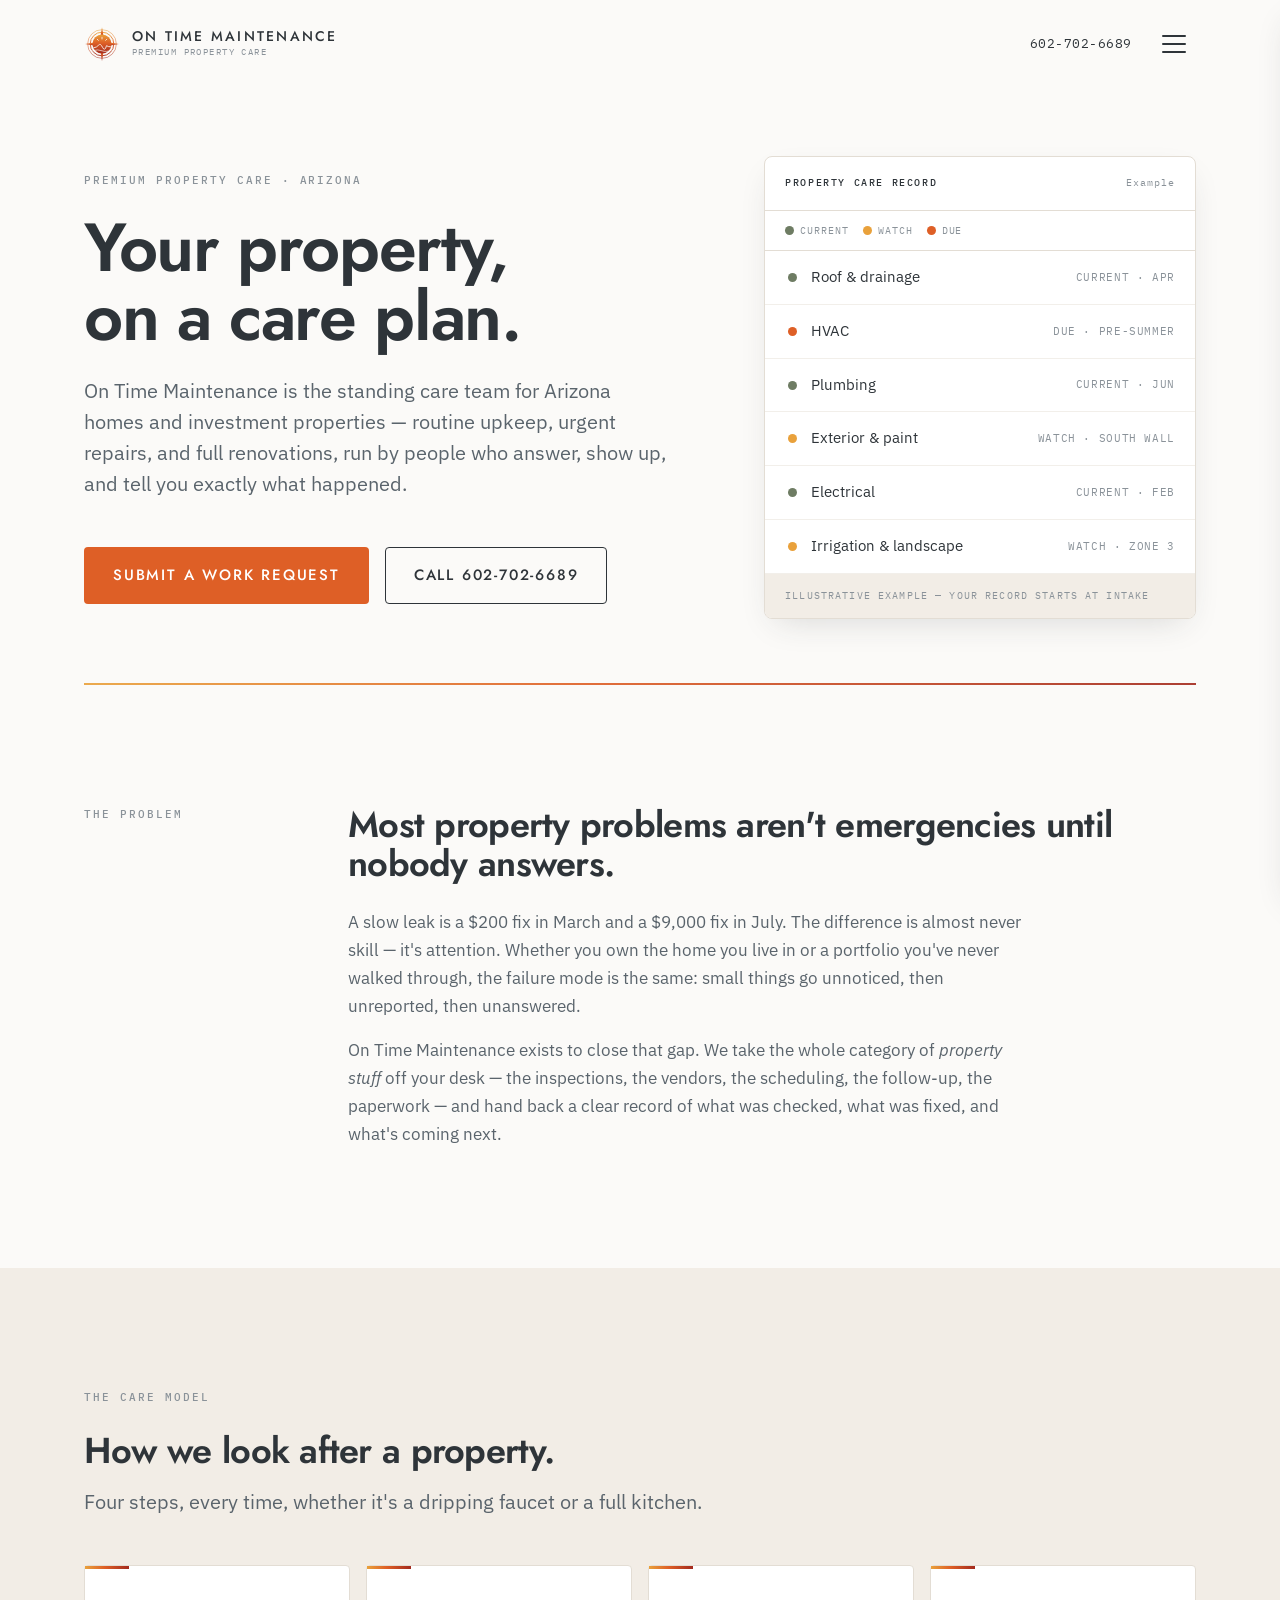
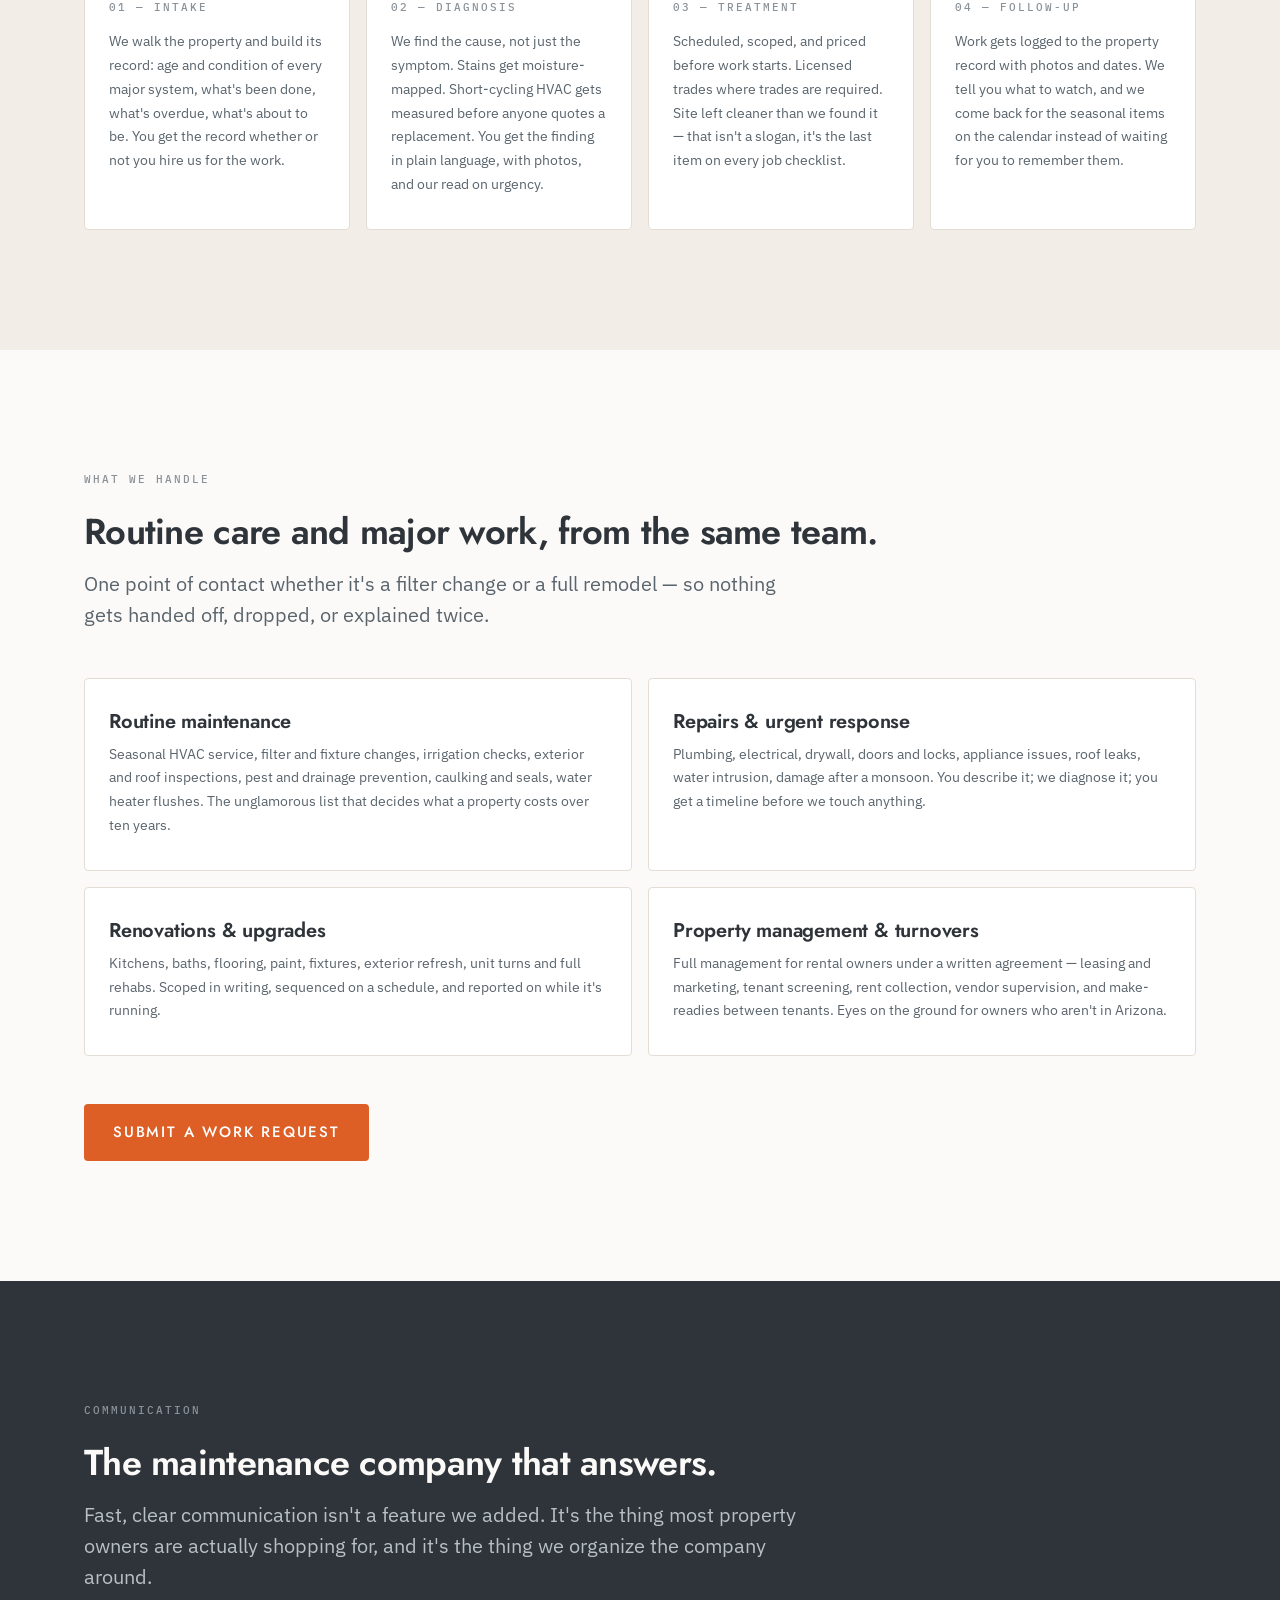
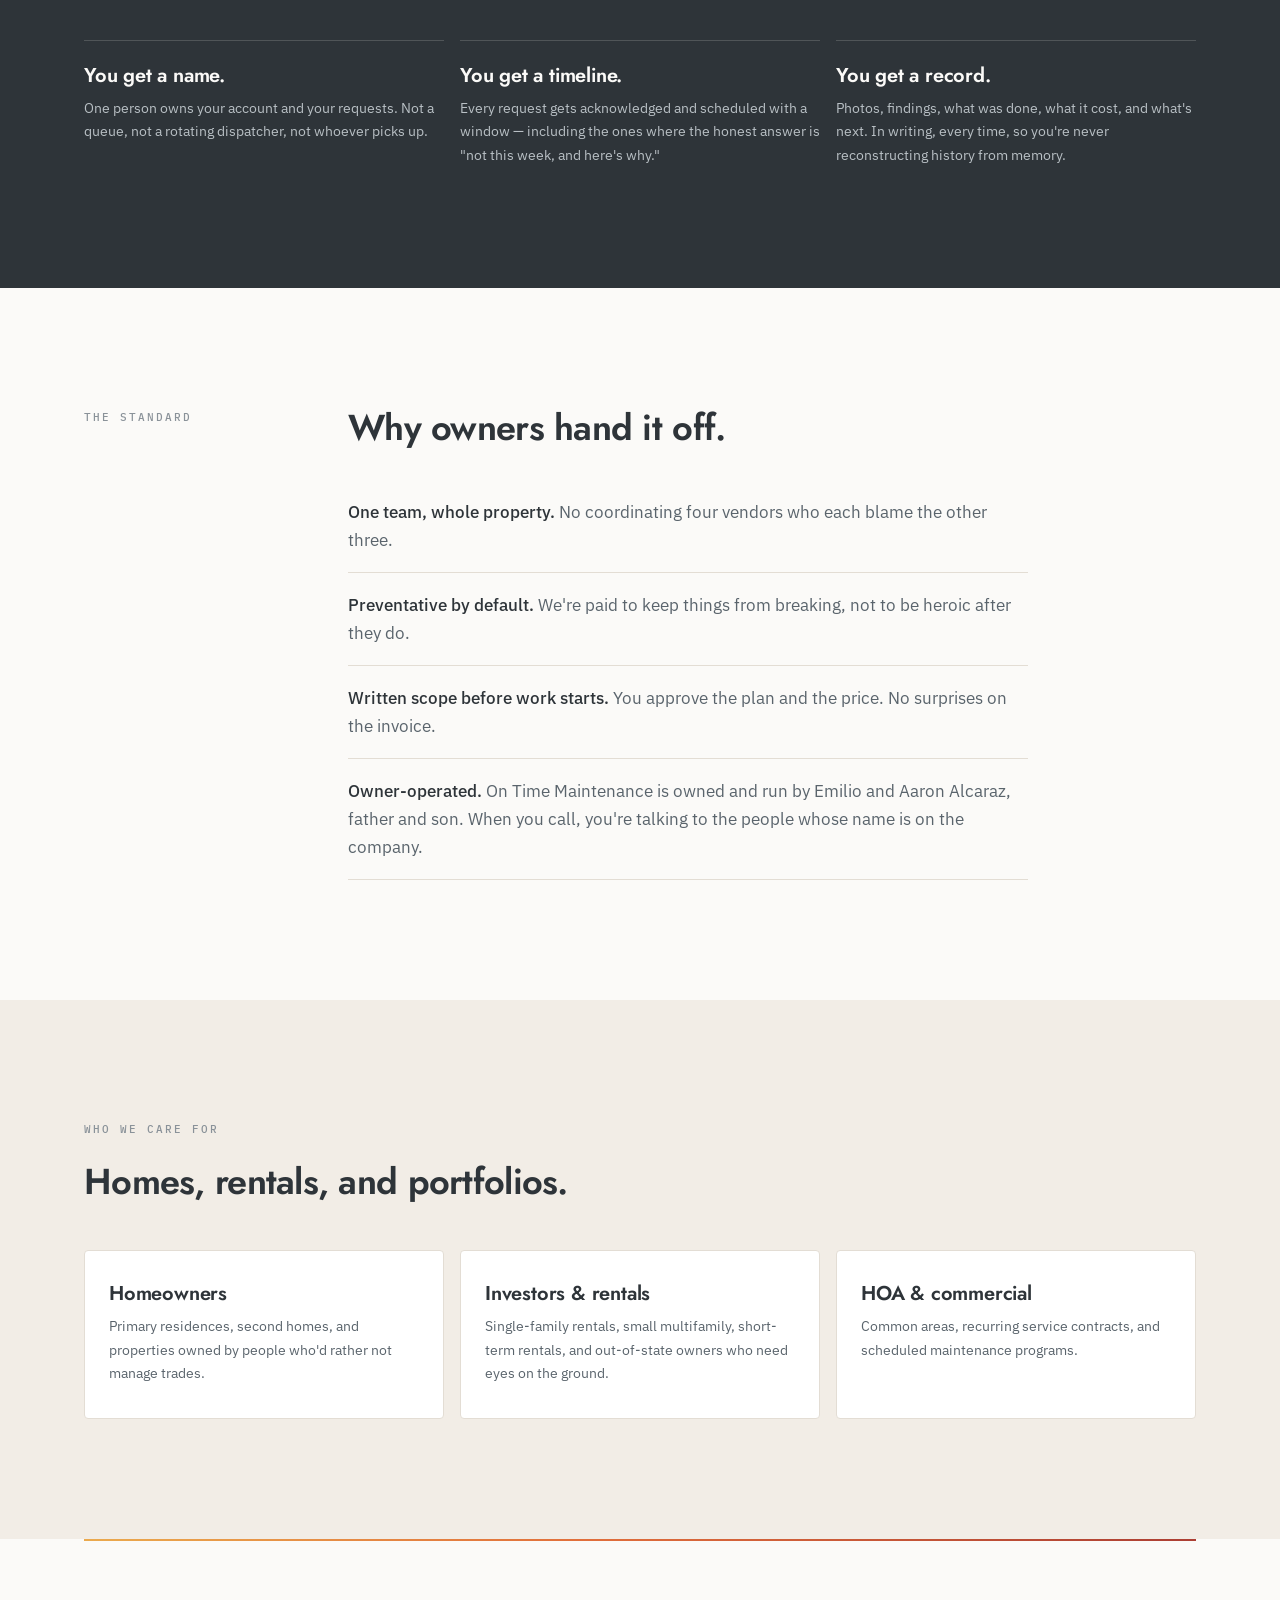
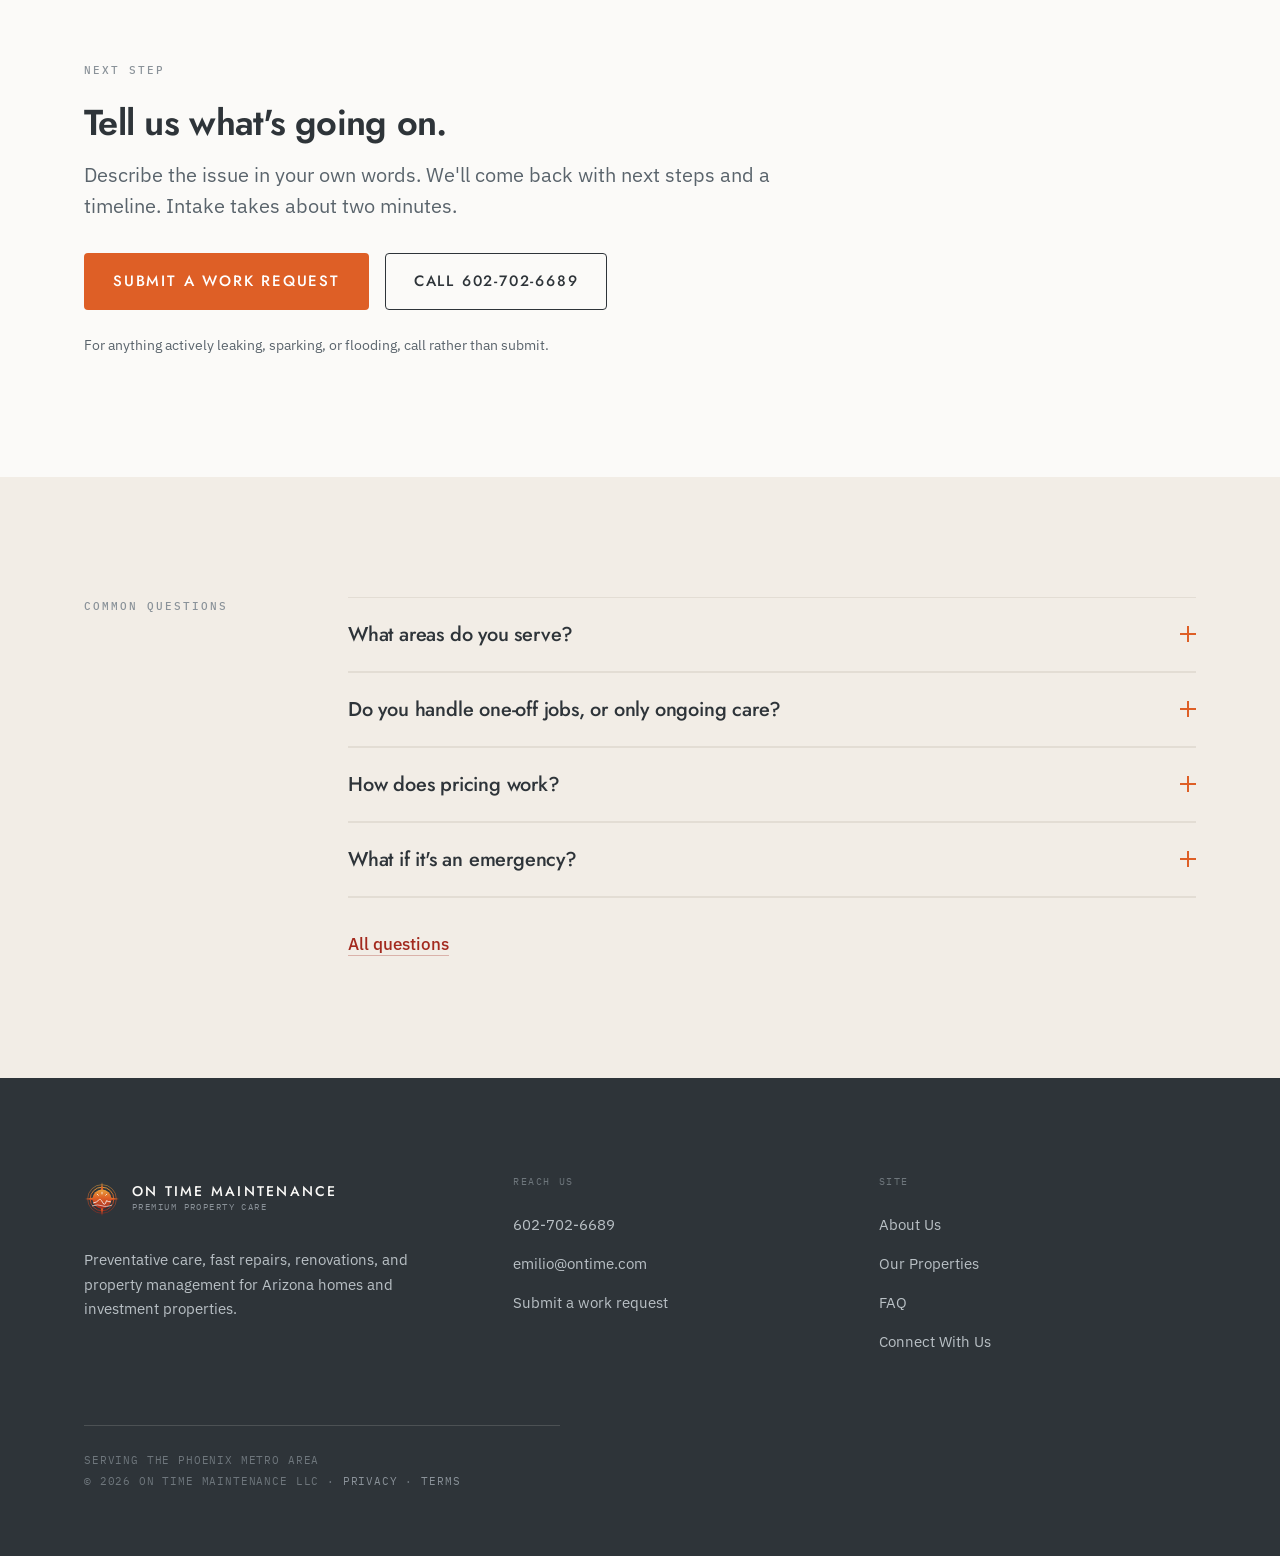
==== index.html @ 95b5bec1 "Initial OTM site" ====
<!DOCTYPE html>
<html lang="en">
<head>
<meta charset="utf-8">
<meta name="viewport" content="width=device-width, initial-scale=1">
<title>On Time Maintenance — Premium Property Care in Phoenix, Arizona</title>
<meta name="description" content="Preventative maintenance, fast repairs, renovations, and property management for Arizona homes and investment properties. The maintenance company that answers.">
<link rel="canonical" href="https://REPLACE-WITH-YOUR-DOMAIN.com/">
<meta property="og:title" content="On Time Maintenance — Premium Property Care in Phoenix, Arizona">
<meta property="og:description" content="Preventative maintenance, fast repairs, renovations, and property management for Arizona homes and investment properties. The maintenance company that answers.">
<meta property="og:type" content="website">
<meta name="theme-color" content="#FBFAF8">
<link rel="icon" href="/favicon.svg" type="image/svg+xml">
<link rel="preconnect" href="https://fonts.googleapis.com">
<link rel="preconnect" href="https://fonts.gstatic.com" crossorigin>
<link href="https://fonts.googleapis.com/css2?family=Jost:wght@400;500;600&family=IBM+Plex+Mono:wght@400;500&family=IBM+Plex+Sans:wght@400;500;600&display=swap" rel="stylesheet">
<link rel="stylesheet" href="/css/site.css">
<script type="application/ld+json">
{"@context":"https://schema.org","@type":"LocalBusiness","name":"On Time Maintenance LLC","description":"Premium property care for Arizona homes and investment properties — routine maintenance, urgent repairs, renovations, and property management.","telephone":"+16027026689","areaServed":"Phoenix, Arizona","address":{"@type":"PostalAddress","addressLocality":"Phoenix","addressRegion":"AZ","addressCountry":"US"},"url":"https://REPLACE-WITH-YOUR-DOMAIN.com/"}
</script>
</head>
<body>
<header id="hdr">
  <div class="bar">
    <a class="brand" href="/" aria-label="On Time Maintenance, home">
      <svg viewBox="0 0 64 64" aria-hidden="true">
<defs><linearGradient id="rgh" x1="0" y1="0" x2="0" y2="1"><stop offset="0" stop-color="#E9A13B"/><stop offset=".45" stop-color="#DE5F26"/><stop offset="1" stop-color="#A32A1E"/></linearGradient></defs>
<g fill="none" stroke="url(#rgh)" stroke-width="1.6"><circle cx="32" cy="32" r="21"/><circle cx="32" cy="32" r="25.5" opacity=".55"/></g>
<g fill="url(#rgh)"><path d="M32 2 L35 20 L32 26 L29 20 Z"/><path d="M32 62 L35 44 L32 38 L29 44 Z"/><path d="M2 32 L20 29 L26 32 L20 35 Z"/><path d="M62 32 L44 29 L38 32 L44 35 Z"/></g>
<circle cx="32" cy="32" r="17" fill="url(#rgh)"/>
<g stroke="#FBFAF8" stroke-width="1.5" stroke-linecap="round" opacity=".95"><path d="M32 20v3"/><path d="M23.5 23.5l2 2"/><path d="M40.5 23.5l-2 2"/></g>
<path d="M17 39 q6-1 9-5 t7 4 t7-3 q3 2 7 2" fill="none" stroke="#FBFAF8" stroke-width="1.6" stroke-linecap="round" opacity=".95"/>
<path d="M15 44 q10-3 17 0 t17-1" fill="none" stroke="#FBFAF8" stroke-width="1.4" stroke-linecap="round" opacity=".8"/>
</svg>
      <span><b>On Time Maintenance</b><span>Premium Property Care</span></span>
    </a>
    <div class="bar-right">
      <a class="tel" href="tel:+16027026689">602-702-6689</a>
      <button class="burger" id="burger" aria-expanded="false" aria-controls="menu" aria-label="Open menu"><span><i></i><i></i><i></i></span></button>
    </div>
  </div>
</header>
<div class="scrim" id="scrim" hidden></div>
<nav class="panel" id="menu" role="dialog" aria-modal="true" aria-label="Main menu" hidden>
  <div class="panel-head"><button class="burger" id="closeBtn" aria-label="Close menu"><span><i></i><i></i><i></i></span></button></div>
  <div class="panel-nav">
    <a href="/about"><em>About Us</em><small>Who you're handing it to</small></a>
    <a href="/properties"><em>Our Properties</em><small>What we look after</small></a>
    <a href="/faq"><em>FAQ</em><small>How this works</small></a>
    <a href="/request"><em>Submit Work Request</em><small>Start a request</small></a>
    <a href="/connect"><em>Connect With Us</em><small>Call or email</small></a>
  </div>
  <div class="panel-foot">
    <a class="btn btn--primary btn--full" href="/request">Submit a work request</a>
    <a class="contact-row" href="tel:+16027026689"><small>Call</small><b>602-702-6689</b></a>
    <a class="contact-row" href="#" data-email><small>Email</small><b></b></a>
    <p class="panel-note">Serving the Phoenix metro area<br>On Time Maintenance LLC · Phoenix, Arizona</p>
  </div>
</nav>
<main id="top">
<section class="hero">
  <div class="wrap hero-grid">
    <div>
      <p class="eyebrow">Premium Property Care · Arizona</p>
      <h1>Your property,<br>on a care plan.</h1>
      <p class="lead">On Time Maintenance is the standing care team for Arizona homes and investment properties — routine upkeep, urgent repairs, and full renovations, run by people who answer, show up, and tell you exactly what happened.</p>
      <div class="hero-cta">
        <a class="btn btn--primary" href="/request">Submit a work request</a>
        <a class="btn btn--secondary" href="tel:+16027026689">Call 602-702-6689</a>
      </div>
    </div>
    <div class="chart" aria-label="Illustrative property care record">
      <div class="chart-top"><b>Property Care Record</b><i>Example</i></div>
      <div class="legend"><b><span class="dot"></span>Current</b><b><span class="dot dot--watch"></span>Watch</b><b><span class="dot dot--due"></span>Due</b></div>
      <div class="chart-row"><span class="dot" aria-hidden="true"></span><span>Roof &amp; drainage</span><time>Current · Apr</time></div>
      <div class="chart-row"><span class="dot dot--due" aria-hidden="true"></span><span>HVAC</span><time>Due · pre-summer</time></div>
      <div class="chart-row"><span class="dot" aria-hidden="true"></span><span>Plumbing</span><time>Current · Jun</time></div>
      <div class="chart-row"><span class="dot dot--watch" aria-hidden="true"></span><span>Exterior &amp; paint</span><time>Watch · south wall</time></div>
      <div class="chart-row"><span class="dot" aria-hidden="true"></span><span>Electrical</span><time>Current · Feb</time></div>
      <div class="chart-row"><span class="dot dot--watch" aria-hidden="true"></span><span>Irrigation &amp; landscape</span><time>Watch · zone 3</time></div>
      <div class="chart-foot">Illustrative example — your record starts at intake</div>
    </div>
  </div>
</section>
<div class="wrap"><hr class="rule"></div>

<section>
  <div class="wrap split">
    <p class="eyebrow">The problem</p>
    <div class="prose">
      <h2>Most property problems aren't emergencies until nobody answers.</h2>
      <p class="mt3">A slow leak is a $200 fix in March and a $9,000 fix in July. The difference is almost never skill — it's attention. Whether you own the home you live in or a portfolio you've never walked through, the failure mode is the same: small things go unnoticed, then unreported, then unanswered.</p>
      <p>On Time Maintenance exists to close that gap. We take the whole category of <em>property stuff</em> off your desk — the inspections, the vendors, the scheduling, the follow-up, the paperwork — and hand back a clear record of what was checked, what was fixed, and what's coming next.</p>
    </div>
  </div>
</section>

<section class="sand">
  <div class="wrap">
    <p class="eyebrow">The care model</p>
    <h2 class="h2-gap">How we look after a property.</h2>
    <p class="lead">Four steps, every time, whether it's a dripping faucet or a full kitchen.</p>
    <div class="cards cards--4">
      <div class="card step"><span class="eyebrow">01 — Intake</span><p>We walk the property and build its record: age and condition of every major system, what's been done, what's overdue, what's about to be. You get the record whether or not you hire us for the work.</p></div>
      <div class="card step"><span class="eyebrow">02 — Diagnosis</span><p>We find the cause, not just the symptom. Stains get moisture-mapped. Short-cycling HVAC gets measured before anyone quotes a replacement. You get the finding in plain language, with photos, and our read on urgency.</p></div>
      <div class="card step"><span class="eyebrow">03 — Treatment</span><p>Scheduled, scoped, and priced before work starts. Licensed trades where trades are required. Site left cleaner than we found it — that isn't a slogan, it's the last item on every job checklist.</p></div>
      <div class="card step"><span class="eyebrow">04 — Follow-up</span><p>Work gets logged to the property record with photos and dates. We tell you what to watch, and we come back for the seasonal items on the calendar instead of waiting for you to remember them.</p></div>
    </div>
  </div>
</section>

<section>
  <div class="wrap">
    <p class="eyebrow">What we handle</p>
    <h2 class="h2-gap">Routine care and major work, from the same team.</h2>
    <p class="lead">One point of contact whether it's a filter change or a full remodel — so nothing gets handed off, dropped, or explained twice.</p>
    <div class="cards cards--2">
      <div class="card"><h3>Routine maintenance</h3><p>Seasonal HVAC service, filter and fixture changes, irrigation checks, exterior and roof inspections, pest and drainage prevention, caulking and seals, water heater flushes. The unglamorous list that decides what a property costs over ten years.</p></div>
      <div class="card"><h3>Repairs &amp; urgent response</h3><p>Plumbing, electrical, drywall, doors and locks, appliance issues, roof leaks, water intrusion, damage after a monsoon. You describe it; we diagnose it; you get a timeline before we touch anything.</p></div>
      <div class="card"><h3>Renovations &amp; upgrades</h3><p>Kitchens, baths, flooring, paint, fixtures, exterior refresh, unit turns and full rehabs. Scoped in writing, sequenced on a schedule, and reported on while it's running.</p></div>
      <div class="card"><h3>Property management &amp; turnovers</h3><p>Full management for rental owners under a written agreement — leasing and marketing, tenant screening, rent collection, vendor supervision, and make-readies between tenants. Eyes on the ground for owners who aren't in Arizona.</p></div>
    </div>
    <div class="mt5"><a class="btn btn--primary" href="/request">Submit a work request</a></div>
  </div>
</section>

<section class="dark">
  <div class="wrap">
    <p class="eyebrow">Communication</p>
    <h2 class="h2-gap">The maintenance company that answers.</h2>
    <p class="lead" style="color:#B9C0C5">Fast, clear communication isn't a feature we added. It's the thing most property owners are actually shopping for, and it's the thing we organize the company around.</p>
    <div class="cards cards--3">
      <div class="card"><h3>You get a name.</h3><p>One person owns your account and your requests. Not a queue, not a rotating dispatcher, not whoever picks up.</p></div>
      <div class="card"><h3>You get a timeline.</h3><p>Every request gets acknowledged and scheduled with a window — including the ones where the honest answer is "not this week, and here's why."</p></div>
      <div class="card"><h3>You get a record.</h3><p>Photos, findings, what was done, what it cost, and what's next. In writing, every time, so you're never reconstructing history from memory.</p></div>
    </div>
  </div>
</section>

<section>
  <div class="wrap split">
    <p class="eyebrow">The standard</p>
    <div>
      <h2>Why owners hand it off.</h2>
      <div class="points mt4">
        <p><strong>One team, whole property.</strong> No coordinating four vendors who each blame the other three.</p>
        <p><strong>Preventative by default.</strong> We're paid to keep things from breaking, not to be heroic after they do.</p>
        <p><strong>Written scope before work starts.</strong> You approve the plan and the price. No surprises on the invoice.</p>
        <p><strong>Owner-operated.</strong> On Time Maintenance is owned and run by Emilio and Aaron Alcaraz, father and son. When you call, you're talking to the people whose name is on the company.</p>
      </div>
    </div>
  </div>
</section>

<section class="sand">
  <div class="wrap">
    <p class="eyebrow">Who we care for</p>
    <h2 class="h2-gap">Homes, rentals, and portfolios.</h2>
    <div class="cards cards--3">
      <a class="card card--link" href="/properties"><h3>Homeowners</h3><p>Primary residences, second homes, and properties owned by people who'd rather not manage trades.</p></a>
      <a class="card card--link" href="/properties"><h3>Investors &amp; rentals</h3><p>Single-family rentals, small multifamily, short-term rentals, and out-of-state owners who need eyes on the ground.</p></a>
      <a class="card card--link" href="/properties"><h3>HOA &amp; commercial</h3><p>Common areas, recurring service contracts, and scheduled maintenance programs.</p></a>
    </div>
  </div>
</section>

<div class="wrap"><hr class="rule"></div>
<section class="cta-block"><div class="wrap">
  <p class="eyebrow">Next step</p>
  <h2 class="h2-gap">Tell us what's going on.</h2>
  <p class="lead">Describe the issue in your own words. We'll come back with next steps and a timeline. Intake takes about two minutes.</p>
  <div class="hero-cta">
    <a class="btn btn--primary" href="/request">Submit a work request</a>
    <a class="btn btn--secondary" href="tel:+16027026689">Call 602-702-6689</a>
  </div>
  <p class="mt3" style="font-size:var(--step--1)">For anything actively leaking, sparking, or flooding, call rather than submit.</p>
</div></section>


<section class="sand">
  <div class="wrap split">
    <p class="eyebrow">Common questions</p>
    <div>
      <div class="acc">
        <div><button aria-expanded="false">What areas do you serve?<span class="plus"></span></button>
          <div class="body"><p>We serve the Phoenix metro area. If you're just outside it, submit a request anyway — we'll tell you straight whether we can take it on.</p></div></div>
        <div><button aria-expanded="false">Do you handle one-off jobs, or only ongoing care?<span class="plus"></span></button>
          <div class="body"><p>Both. Many clients start with a single repair and move to ongoing care once they've seen the work.</p></div></div>
        <div><button aria-expanded="false">How does pricing work?<span class="plus"></span></button>
          <div class="body"><p>Every job is scoped and quoted in writing before work begins, so you approve the plan and the price before anyone starts. Property management is billed under a written management agreement.</p></div></div>
        <div><button aria-expanded="false">What if it's an emergency?<span class="plus"></span></button>
          <div class="body"><p>Call rather than submitting a form — anything actively leaking, sparking, or flooding needs a person, not an inbox.</p></div></div>
      </div>
      <p class="mt4"><a class="inline" href="/faq">All questions</a></p>
    </div>
  </div>
</section>
</main>
<footer id="connect-footer">
  <div class="wrap foot-grid">
    <div>
      <a class="brand" href="/" style="margin-bottom:var(--s3)">
        <svg viewBox="0 0 64 64" aria-hidden="true">
<defs><linearGradient id="rgf" x1="0" y1="0" x2="0" y2="1"><stop offset="0" stop-color="#E9A13B"/><stop offset=".45" stop-color="#DE5F26"/><stop offset="1" stop-color="#A32A1E"/></linearGradient></defs>
<g fill="none" stroke="url(#rgf)" stroke-width="1.6"><circle cx="32" cy="32" r="21"/><circle cx="32" cy="32" r="25.5" opacity=".55"/></g>
<g fill="url(#rgf)"><path d="M32 2 L35 20 L32 26 L29 20 Z"/><path d="M32 62 L35 44 L32 38 L29 44 Z"/><path d="M2 32 L20 29 L26 32 L20 35 Z"/><path d="M62 32 L44 29 L38 32 L44 35 Z"/></g>
<circle cx="32" cy="32" r="17" fill="url(#rgf)"/>
<g stroke="#FBFAF8" stroke-width="1.5" stroke-linecap="round" opacity=".95"><path d="M32 20v3"/><path d="M23.5 23.5l2 2"/><path d="M40.5 23.5l-2 2"/></g>
<path d="M17 39 q6-1 9-5 t7 4 t7-3 q3 2 7 2" fill="none" stroke="#FBFAF8" stroke-width="1.6" stroke-linecap="round" opacity=".95"/>
<path d="M15 44 q10-3 17 0 t17-1" fill="none" stroke="#FBFAF8" stroke-width="1.4" stroke-linecap="round" opacity=".8"/>
</svg>
        <span><b>On Time Maintenance</b><span>Premium Property Care</span></span>
      </a>
      <p style="font-size:15px;max-width:36ch">Preventative care, fast repairs, renovations, and property management for Arizona homes and investment properties.</p>
    </div>
    <div>
      <p class="foot-label">Reach us</p>
      <a href="tel:+16027026689">602-702-6689</a>
      <a href="#" data-email></a>
      <a href="/request">Submit a work request</a>
    </div>
    <div>
      <p class="foot-label">Site</p>
      <a href="/about">About Us</a><a href="/properties">Our Properties</a>
      <a href="/faq">FAQ</a><a href="/connect">Connect With Us</a>
    </div>
  </div>
  <div class="wrap"><p class="foot-legal">
    Serving the Phoenix metro area<br>
    © 2026 On Time Maintenance LLC · <a href="/privacy">Privacy</a> · <a href="/terms">Terms</a>
  </p></div>
</footer>
<div class="sticky" id="sticky">
  <a class="btn btn--primary" href="/request">Submit request</a>
  <a class="btn btn--secondary" href="tel:+16027026689">Call</a>
</div>
<script src="/js/site.js"></script>
</body>
</html>
---- css/site.css ----
:root{
  --ironwood:#2E3439;--slate:#5A646C;--ash:#8A9299;
  --gypsum:#FBFAF8;--caliche:#F2EDE6;--hairline:#E3DDD4;
  --amber:#E9A13B;--signal:#DE5F26;--ocotillo:#A32A1E;--paloverde:#6E7C63;
  --ridge:linear-gradient(180deg,#E9A13B 0%,#DE5F26 45%,#A32A1E 100%);
  --ridge-h:linear-gradient(90deg,#E9A13B 0%,#DE5F26 45%,#A32A1E 100%);
  --font-display:'Jost','Futura','Century Gothic',sans-serif;
  --font-body:'IBM Plex Sans',-apple-system,'Segoe UI',sans-serif;
  --font-mono:'IBM Plex Mono',ui-monospace,monospace;
  --step--1:.875rem;--step-0:1.0625rem;--step-1:1.25rem;
  --step-2:1.625rem;--step-3:clamp(1.75rem,4vw,2.25rem);--step-4:clamp(2.5rem,7vw,4.25rem);
  --s1:8px;--s2:16px;--s3:24px;--s4:32px;--s5:48px;--s6:64px;--s7:96px;
  --section-y:clamp(64px,10vw,120px);--gutter:clamp(20px,5vw,64px);
  --max-w:1240px;--radius:4px;--radius-lg:8px;
  --border:1px solid var(--hairline);
  --shadow-md:0 12px 32px -12px rgba(46,52,57,.18);
  --ease:cubic-bezier(.22,.61,.36,1);--fast:160ms;--base:240ms;--slow:420ms;
}
*{box-sizing:border-box;margin:0;padding:0}
html{scroll-behavior:smooth;-webkit-text-size-adjust:100%}
body{background:var(--gypsum);color:var(--slate);font:400 var(--step-0)/1.65 var(--font-body);overflow-x:hidden}
body.locked{overflow:hidden}
h1,h2,h3{font-family:var(--font-display);font-weight:600;color:var(--ironwood);letter-spacing:-.02em;line-height:1.1}
h1{font-size:var(--step-4);line-height:1.02}
h2{font-size:var(--step-3)}
h3{font-size:var(--step-2);letter-spacing:-.01em}
a{color:inherit}
img{max-width:100%;display:block}
.wrap{max-width:var(--max-w);margin:0 auto;padding:0 var(--gutter)}
.eyebrow{font-family:var(--font-mono);font-size:11px;font-weight:500;letter-spacing:.18em;text-transform:uppercase;color:var(--ash)}
.lead{font-size:var(--step-1);line-height:1.55;color:var(--slate);max-width:60ch}
p{max-width:68ch}
section{padding:var(--section-y) 0;position:relative}
.rule{height:2px;background:var(--ridge-h);border:0;opacity:.9}
.mt2{margin-top:var(--s2)}.mt3{margin-top:var(--s3)}.mt4{margin-top:var(--s4)}.mt5{margin-top:var(--s5)}
.h2-gap{margin:var(--s3) 0 var(--s2)}
.prose p+p{margin-top:var(--s2)}
.prose h3{margin:var(--s5) 0 var(--s2)}
.prose ul{padding-left:1.2em;max-width:68ch}
.prose li+li{margin-top:8px}
.prose strong{color:var(--ironwood);font-weight:500}
.inline{color:var(--ocotillo);font-weight:500;text-decoration:none;border-bottom:1px solid rgba(163,42,30,.3)}
.inline:hover{border-color:var(--ocotillo)}

.btn{display:inline-flex;align-items:center;justify-content:center;gap:10px;
  font-family:var(--font-display);font-weight:500;font-size:15px;letter-spacing:.12em;text-transform:uppercase;
  padding:15px 28px;min-height:48px;border-radius:var(--radius);text-decoration:none;cursor:pointer;
  border:1.5px solid transparent;transition:all var(--fast) var(--ease)}
.btn--primary{background:var(--signal);color:#fff}
.btn--primary:hover{background:var(--ocotillo);transform:translateY(-1px)}
.btn--primary:disabled{opacity:.7;cursor:default;transform:none}
.btn--secondary{border-color:var(--ironwood);color:var(--ironwood);background:transparent}
.btn--secondary:hover{background:var(--ironwood);color:var(--gypsum)}
.btn--onDark{border-color:rgba(251,250,248,.45);color:var(--gypsum);background:transparent}
.btn--onDark:hover{background:var(--gypsum);color:var(--ironwood)}
.btn--full{width:100%}
:focus-visible{outline:2px solid var(--ironwood);outline-offset:3px;border-radius:2px}
.dark :focus-visible{outline-color:var(--amber)}

header{position:fixed;inset:0 0 auto 0;z-index:60;transition:background var(--base) var(--ease)}
header.pinned{background:rgba(251,250,248,.94);backdrop-filter:blur(10px);border-bottom:var(--border)}
.bar{display:flex;align-items:center;justify-content:space-between;gap:var(--s3);
  padding:22px var(--gutter);max-width:var(--max-w);margin:0 auto;transition:padding var(--base) var(--ease)}
header.pinned .bar{padding:14px var(--gutter)}
.brand{display:flex;align-items:center;gap:12px;text-decoration:none}
.brand svg{width:36px;height:36px;flex:none}
.brand b{font-family:var(--font-display);font-weight:500;font-size:14px;letter-spacing:.16em;
  text-transform:uppercase;color:var(--ironwood);line-height:1.2;display:block}
.brand span{font-family:var(--font-mono);font-size:9px;letter-spacing:.16em;text-transform:uppercase;color:var(--ash)}
.bar-right{display:flex;align-items:center;gap:var(--s2)}
.tel{font-family:var(--font-mono);font-size:13px;letter-spacing:.04em;color:var(--ironwood);text-decoration:none;padding:10px 4px;white-space:nowrap}
.tel:hover{color:var(--signal)}
.burger{width:44px;height:44px;display:grid;place-items:center;background:none;border:0;cursor:pointer}
.burger i{display:block;width:24px;height:2px;background:var(--ironwood);border-radius:2px;
  transition:transform var(--base) var(--ease),opacity var(--fast) var(--ease)}
.burger i+i{margin-top:6px}
.burger[aria-expanded="true"] i:nth-child(1){transform:translateY(8px) rotate(45deg)}
.burger[aria-expanded="true"] i:nth-child(2){opacity:0}
.burger[aria-expanded="true"] i:nth-child(3){transform:translateY(-8px) rotate(-45deg)}
@media(max-width:560px){.tel{display:none}}

.scrim{position:fixed;inset:0;background:rgba(46,52,57,.4);opacity:0;visibility:hidden;
  transition:opacity var(--base) var(--ease),visibility var(--base);z-index:70}
.scrim.open{opacity:1;visibility:visible}
.panel{position:fixed;top:0;right:0;bottom:0;width:min(480px,100%);background:var(--gypsum);z-index:80;
  transform:translateX(100%);transition:transform var(--slow) var(--ease);
  display:flex;flex-direction:column;overflow-y:auto;box-shadow:var(--shadow-md)}
.panel.open{transform:translateX(0)}
.panel-head{display:flex;justify-content:flex-end;padding:22px var(--gutter) 0}
.panel-nav{padding:var(--s4) var(--gutter) 0;flex:1}
.panel-nav a{display:block;text-decoration:none;padding:20px 0;border-top:var(--border);
  opacity:0;transform:translateY(12px);transition:opacity var(--base) var(--ease),transform var(--base) var(--ease)}
.panel.open .panel-nav a{opacity:1;transform:none}
.panel.open .panel-nav a:nth-child(1){transition-delay:120ms}
.panel.open .panel-nav a:nth-child(2){transition-delay:160ms}
.panel.open .panel-nav a:nth-child(3){transition-delay:200ms}
.panel.open .panel-nav a:nth-child(4){transition-delay:240ms}
.panel.open .panel-nav a:nth-child(5){transition-delay:280ms}
.panel-nav a:last-child{border-bottom:var(--border)}
.panel-nav em{display:block;font-family:var(--font-display);font-style:normal;font-weight:500;
  font-size:clamp(24px,6vw,30px);letter-spacing:.1em;text-transform:uppercase;color:var(--ironwood);line-height:1.15}
.panel-nav a[aria-current="page"] em{color:var(--signal)}
.panel-nav small{display:block;margin-top:8px;font-family:var(--font-mono);font-size:10px;letter-spacing:.14em;text-transform:uppercase;color:var(--ash)}
.panel-nav a:hover em{color:var(--signal)}
.panel-foot{background:var(--caliche);padding:var(--s4) var(--gutter) var(--s5);margin-top:var(--s5);border-top:2px solid transparent;border-image:var(--ridge-h) 1}
.panel-foot .btn{margin-bottom:var(--s3)}
.contact-row{display:flex;flex-direction:column;gap:2px;padding:14px 0;border-top:1px solid rgba(46,52,57,.1);text-decoration:none}
.contact-row small{font-family:var(--font-mono);font-size:10px;letter-spacing:.14em;text-transform:uppercase;color:var(--ash)}
.contact-row b{font-family:var(--font-body);font-weight:500;font-size:17px;color:var(--ironwood)}
.contact-row:hover b{color:var(--signal)}
.panel-note{margin-top:var(--s3);font-family:var(--font-mono);font-size:10px;letter-spacing:.1em;text-transform:uppercase;color:var(--ash);line-height:1.9}

.hero{padding-top:calc(var(--s7) + 60px);padding-bottom:var(--s6)}
.hero-grid{display:grid;gap:var(--s6);align-items:center}
@media(min-width:940px){.hero-grid{grid-template-columns:1.15fr .85fr;gap:var(--s7)}}
.hero h1{margin:var(--s3) 0 var(--s3)}
.hero .lead{margin-bottom:var(--s5)}
.hero-cta{display:flex;flex-wrap:wrap;gap:var(--s2)}
@media(max-width:520px){.hero-cta .btn{width:100%}}
.page-hero{padding-top:calc(var(--s7) + 40px);padding-bottom:var(--s5)}
.page-hero h1{font-size:clamp(2.2rem,5.5vw,3.5rem);margin:var(--s3) 0 var(--s3);max-width:16ch}

.chart{background:#fff;border:var(--border);border-radius:var(--radius-lg);box-shadow:var(--shadow-md);overflow:hidden}
.chart-top{padding:18px 20px;border-bottom:var(--border);display:flex;justify-content:space-between;align-items:center;gap:12px}
.chart-top b{font-family:var(--font-mono);font-size:10px;font-weight:500;letter-spacing:.16em;text-transform:uppercase;color:var(--ironwood)}
.chart-top i{font-style:normal;font-family:var(--font-mono);font-size:10px;letter-spacing:.1em;color:var(--ash)}
.chart-row{display:grid;grid-template-columns:14px 1fr auto;gap:12px;align-items:center;padding:14px 20px;border-bottom:1px solid #F2EFEA}
.chart-row span{font-size:15px;color:var(--ironwood)}
.chart-row time{font-family:var(--font-mono);font-size:10.5px;letter-spacing:.06em;text-transform:uppercase;color:var(--ash);text-align:right}
.dot{width:9px;height:9px;border-radius:50%;background:var(--paloverde);justify-self:center}
.dot--watch{background:var(--amber)}
.dot--due{background:var(--signal)}
.chart-foot{padding:14px 20px;background:var(--caliche);font-family:var(--font-mono);font-size:9.5px;letter-spacing:.12em;text-transform:uppercase;color:var(--ash);line-height:1.7}
.legend{display:flex;flex-wrap:wrap;gap:14px;padding:12px 20px;border-bottom:var(--border)}
.legend b{display:flex;align-items:center;gap:6px;font-family:var(--font-mono);font-size:9.5px;font-weight:400;letter-spacing:.1em;text-transform:uppercase;color:var(--ash)}
@media(prefers-reduced-motion:no-preference){
  .dot--due{animation:pulse 2.4s var(--ease) 1.2s 2}
  @keyframes pulse{0%,100%{box-shadow:0 0 0 0 rgba(222,95,38,0)}50%{box-shadow:0 0 0 5px rgba(222,95,38,.18)}}
}

.split{display:grid;gap:var(--s3)}
@media(min-width:900px){.split{grid-template-columns:200px 1fr;gap:var(--s6)}}
.cards{display:grid;gap:var(--s2);margin-top:var(--s5)}
@media(min-width:700px){.cards--4{grid-template-columns:repeat(2,1fr)}.cards--2{grid-template-columns:repeat(2,1fr)}.cards--3{grid-template-columns:repeat(3,1fr)}}
@media(min-width:1040px){.cards--4{grid-template-columns:repeat(4,1fr)}}
.card{background:#fff;border:var(--border);border-radius:var(--radius);padding:var(--s4) var(--s3);position:relative}
.card h3{font-size:var(--step-1);margin-bottom:10px}
.card p{font-size:var(--step--1);line-height:1.7;max-width:none}
.card .eyebrow{display:block;margin-bottom:14px}
.card--link{text-decoration:none;display:block;transition:border-color var(--fast)}
.card--link:hover{border-color:var(--signal)}
.step{padding-top:var(--s4)}
.step::before{content:"";position:absolute;top:0;left:0;width:44px;height:3px;background:var(--ridge-h)}
.sand{background:var(--caliche)}
.dark{background:var(--ironwood)}
.dark h1,.dark h2,.dark h3{color:var(--gypsum)}
.dark p{color:#B9C0C5}
.dark .eyebrow{color:#8A9299}
.dark .card{background:transparent;border:0;border-top:1px solid rgba(251,250,248,.16);border-radius:0;padding:var(--s3) 0 0}
.points p{padding:18px 0;border-bottom:var(--border)}
.points strong{color:var(--ironwood);font-weight:500}

.acc{border-top:var(--border)}
.acc button{width:100%;display:flex;justify-content:space-between;align-items:center;gap:var(--s3);
  background:none;border:0;border-bottom:var(--border);padding:22px 0;text-align:left;cursor:pointer;
  font-family:var(--font-display);font-weight:500;font-size:var(--step-1);color:var(--ironwood);letter-spacing:-.01em}
.acc button:hover{color:var(--signal)}
.acc .plus{flex:none;width:16px;height:16px;position:relative}
.acc .plus::before,.acc .plus::after{content:"";position:absolute;background:var(--signal);transition:transform var(--base) var(--ease)}
.acc .plus::before{inset:7px 0 7px 0;height:2px}
.acc .plus::after{inset:0 7px 0 7px;width:2px}
.acc button[aria-expanded="true"] .plus::after{transform:rotate(90deg)}
.acc .body{max-height:0;overflow:hidden;transition:max-height var(--base) var(--ease);border-bottom:var(--border)}
.acc .body p{padding:0 0 24px;font-size:var(--step--1)}
.acc .body p+p{padding-top:0}
.faq-group{margin-top:var(--s6)}
.faq-group h2{margin-bottom:var(--s3);font-size:var(--step-2)}

.form{background:#fff;border:var(--border);border-radius:var(--radius-lg);padding:var(--s4) var(--s3);max-width:720px}
@media(min-width:700px){.form{padding:var(--s5)}}
fieldset{border:0;margin-bottom:var(--s5)}
legend{font-family:var(--font-mono);font-size:10px;letter-spacing:.16em;text-transform:uppercase;color:var(--ash);padding-bottom:var(--s3)}
.field{margin-bottom:var(--s3)}
.duo{display:grid;gap:var(--s3)}
@media(min-width:560px){.duo{grid-template-columns:1fr 1fr}}
label{display:block;font-family:var(--font-mono);font-size:10.5px;font-weight:500;letter-spacing:.12em;text-transform:uppercase;color:var(--ironwood);margin-bottom:8px}
label .opt{color:var(--ash);letter-spacing:.08em}
input[type=text],input[type=tel],input[type=email],select,textarea{
  width:100%;font:400 16px/1.5 var(--font-body);color:var(--ironwood);background:var(--gypsum);
  border:var(--border);border-radius:var(--radius);padding:14px 14px;min-height:50px;transition:border-color var(--fast)}
textarea{min-height:120px;resize:vertical}
input:focus,select:focus,textarea:focus{border-color:var(--signal);outline:2px solid rgba(222,95,38,.18);outline-offset:0}
::placeholder{color:var(--ash)}
.choices{display:flex;flex-wrap:wrap;gap:10px}
.choice{position:relative;display:inline-block;margin:0;text-transform:none;letter-spacing:0}
.choice input{position:absolute;opacity:0;width:100%;height:100%;cursor:pointer;margin:0}
.choice span{display:flex;align-items:center;border:var(--border);border-radius:var(--radius);padding:12px 18px;min-height:44px;
  font-family:var(--font-body);font-size:15px;font-weight:400;color:var(--slate);cursor:pointer;transition:all var(--fast)}
.choice input:checked+span{border-color:var(--signal);background:rgba(222,95,38,.06);color:var(--ironwood);font-weight:500}
.choice input:focus-visible+span{outline:2px solid var(--ironwood);outline-offset:2px}
.consent{display:flex;gap:12px;align-items:flex-start;font-size:14.5px;line-height:1.6;text-transform:none;letter-spacing:0;font-family:var(--font-body);color:var(--slate);font-weight:400}
.consent input{margin-top:3px;width:20px;height:20px;accent-color:var(--signal);flex:none}
.err{display:none;color:var(--ocotillo);font-size:13.5px;margin-top:7px}
.field.invalid .err{display:block}
.field.invalid input,.field.invalid textarea,.field.invalid select{border-color:var(--ocotillo)}
.alert{display:none;border:1px solid var(--ocotillo);border-left:4px solid var(--ocotillo);background:rgba(163,42,30,.04);border-radius:var(--radius);padding:var(--s3);margin-bottom:var(--s3)}
.alert.show{display:block}
.alert b{display:block;color:var(--ocotillo);font-family:var(--font-display);font-weight:600;font-size:17px;margin-bottom:6px}
.alert p{font-size:14.5px;margin-bottom:14px}
.fail{display:none;color:var(--ocotillo);font-size:14.5px;margin-top:var(--s2)}
.fail.show{display:block}
.done{display:none;background:#fff;border:var(--border);border-left:4px solid var(--paloverde);border-radius:var(--radius-lg);padding:var(--s5) var(--s4);max-width:720px}
.done.show{display:block}
.done h2{margin:var(--s2) 0 6px;font-size:var(--step-2)}
.check{width:40px;height:40px;border-radius:50%;background:var(--paloverde);display:grid;place-items:center}
.check svg{width:20px;height:20px}
.hp{position:absolute;left:-9999px;opacity:0;height:0;width:0;overflow:hidden}

.contact-cards{display:grid;gap:var(--s2);margin-top:var(--s5)}
@media(min-width:700px){.contact-cards{grid-template-columns:repeat(3,1fr)}}
.contact-card{background:#fff;border:var(--border);border-radius:var(--radius);padding:var(--s4) var(--s3);text-decoration:none;display:block;transition:border-color var(--fast)}
.contact-card:hover{border-color:var(--signal)}
.contact-card small{display:block;font-family:var(--font-mono);font-size:10px;letter-spacing:.16em;text-transform:uppercase;color:var(--ash);margin-bottom:10px}
.contact-card b{display:block;font-family:var(--font-display);font-weight:500;font-size:var(--step-1);color:var(--ironwood);letter-spacing:-.01em;word-break:break-word}
.contact-card p{font-size:var(--step--1);margin-top:8px;max-width:none}

.people{display:grid;gap:var(--s2);margin-top:var(--s5)}
@media(min-width:700px){.people{grid-template-columns:repeat(2,1fr)}}
.person{background:#fff;border:var(--border);border-radius:var(--radius);padding:var(--s4) var(--s3)}
.person .photo{aspect-ratio:4/3;background:var(--caliche);border-radius:var(--radius);margin-bottom:var(--s3);display:grid;place-items:center;color:var(--ash);font-family:var(--font-mono);font-size:10px;letter-spacing:.14em;text-transform:uppercase}
.person h3{font-size:var(--step-1)}
.person small{display:block;font-family:var(--font-mono);font-size:10px;letter-spacing:.14em;text-transform:uppercase;color:var(--ash);margin:4px 0 12px}
.person p{font-size:var(--step--1);max-width:none}

footer{background:var(--ironwood);color:#B9C0C5;padding:var(--s7) 0 var(--s6)}
.foot-grid{display:grid;gap:var(--s5)}
@media(min-width:760px){.foot-grid{grid-template-columns:1.2fr 1fr 1fr}}
footer .brand b{color:var(--gypsum)}
footer a{color:#B9C0C5;text-decoration:none;display:block;padding:7px 0;font-size:15px}
footer a:hover{color:var(--amber)}
footer .brand{display:flex}
.foot-label{font-family:var(--font-mono);font-size:10px;letter-spacing:.16em;text-transform:uppercase;color:#6E767C;margin-bottom:var(--s2)}
.foot-legal{margin-top:var(--s6);padding-top:var(--s3);border-top:1px solid rgba(251,250,248,.14);font-family:var(--font-mono);font-size:10.5px;letter-spacing:.08em;text-transform:uppercase;color:#6E767C;line-height:2}
.foot-legal a{display:inline;padding:0;font-size:inherit;color:#8A9299}
.sticky{position:fixed;left:0;right:0;bottom:0;z-index:50;display:flex;gap:10px;padding:12px 16px calc(12px + env(safe-area-inset-bottom));
  background:rgba(251,250,248,.96);backdrop-filter:blur(10px);border-top:var(--border);transform:translateY(110%);transition:transform var(--base) var(--ease)}
.sticky.show{transform:none}
.sticky .btn{flex:1;padding:14px 12px;font-size:13px;min-height:46px}
@media(min-width:820px){.sticky{display:none}}
.cta-block{text-align:left}
.cta-block .hero-cta{margin-top:var(--s4)}
@media(prefers-reduced-motion:reduce){
  *,*::before,*::after{animation:none!important;transition:none!important}
  .panel{transition:none}.panel-nav a{opacity:1;transform:none}
}
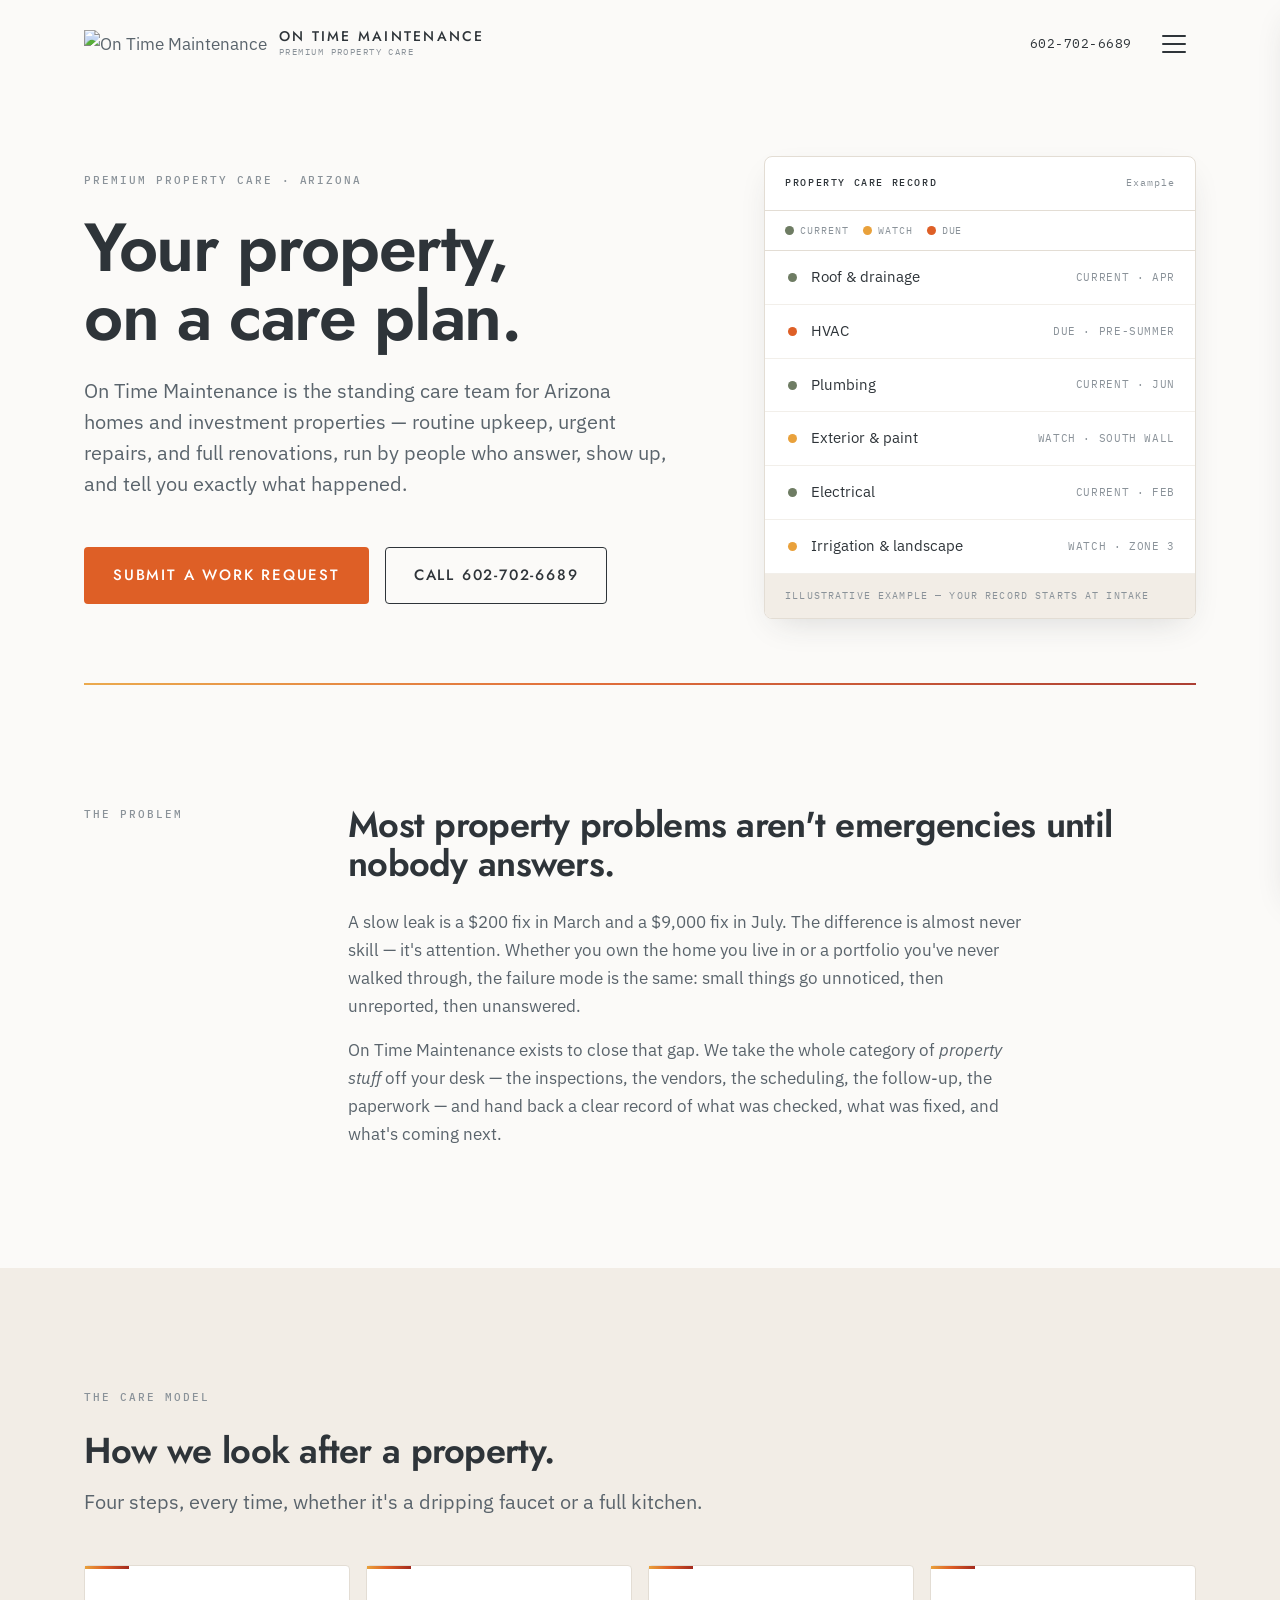
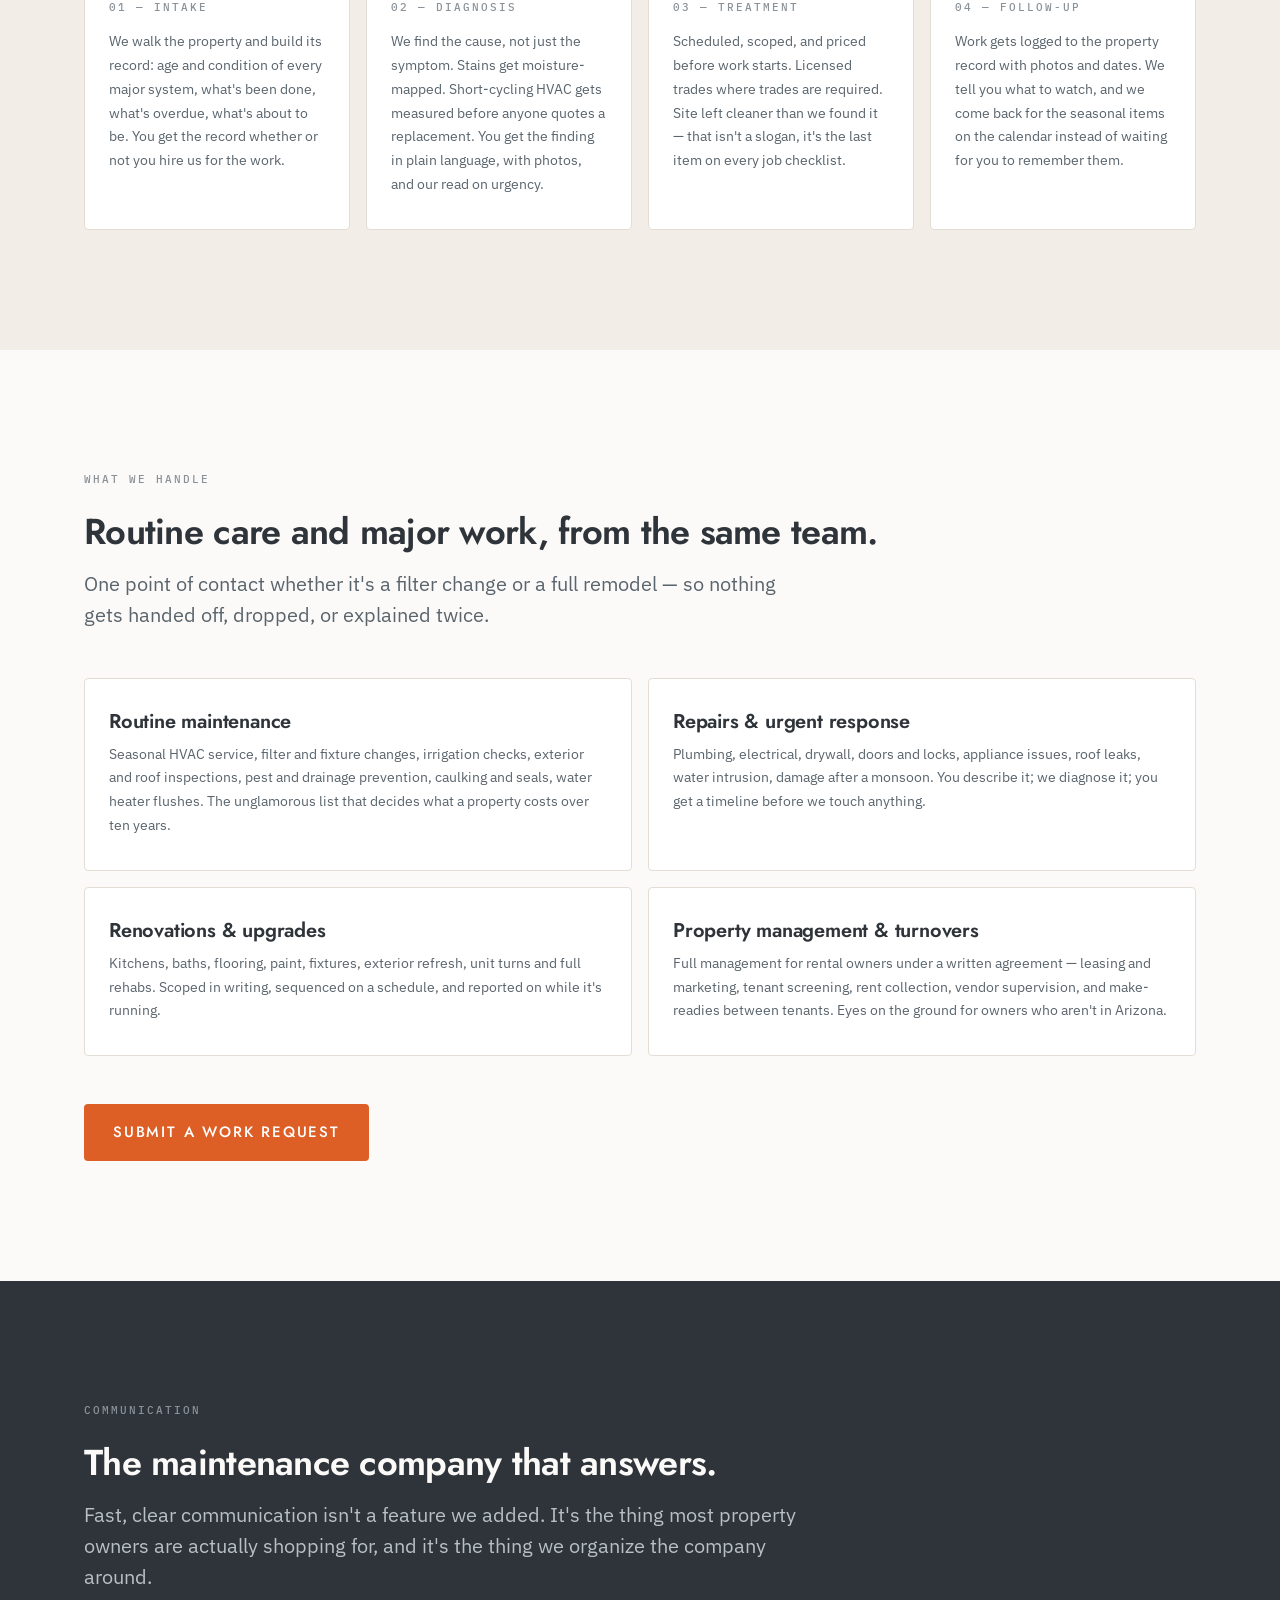
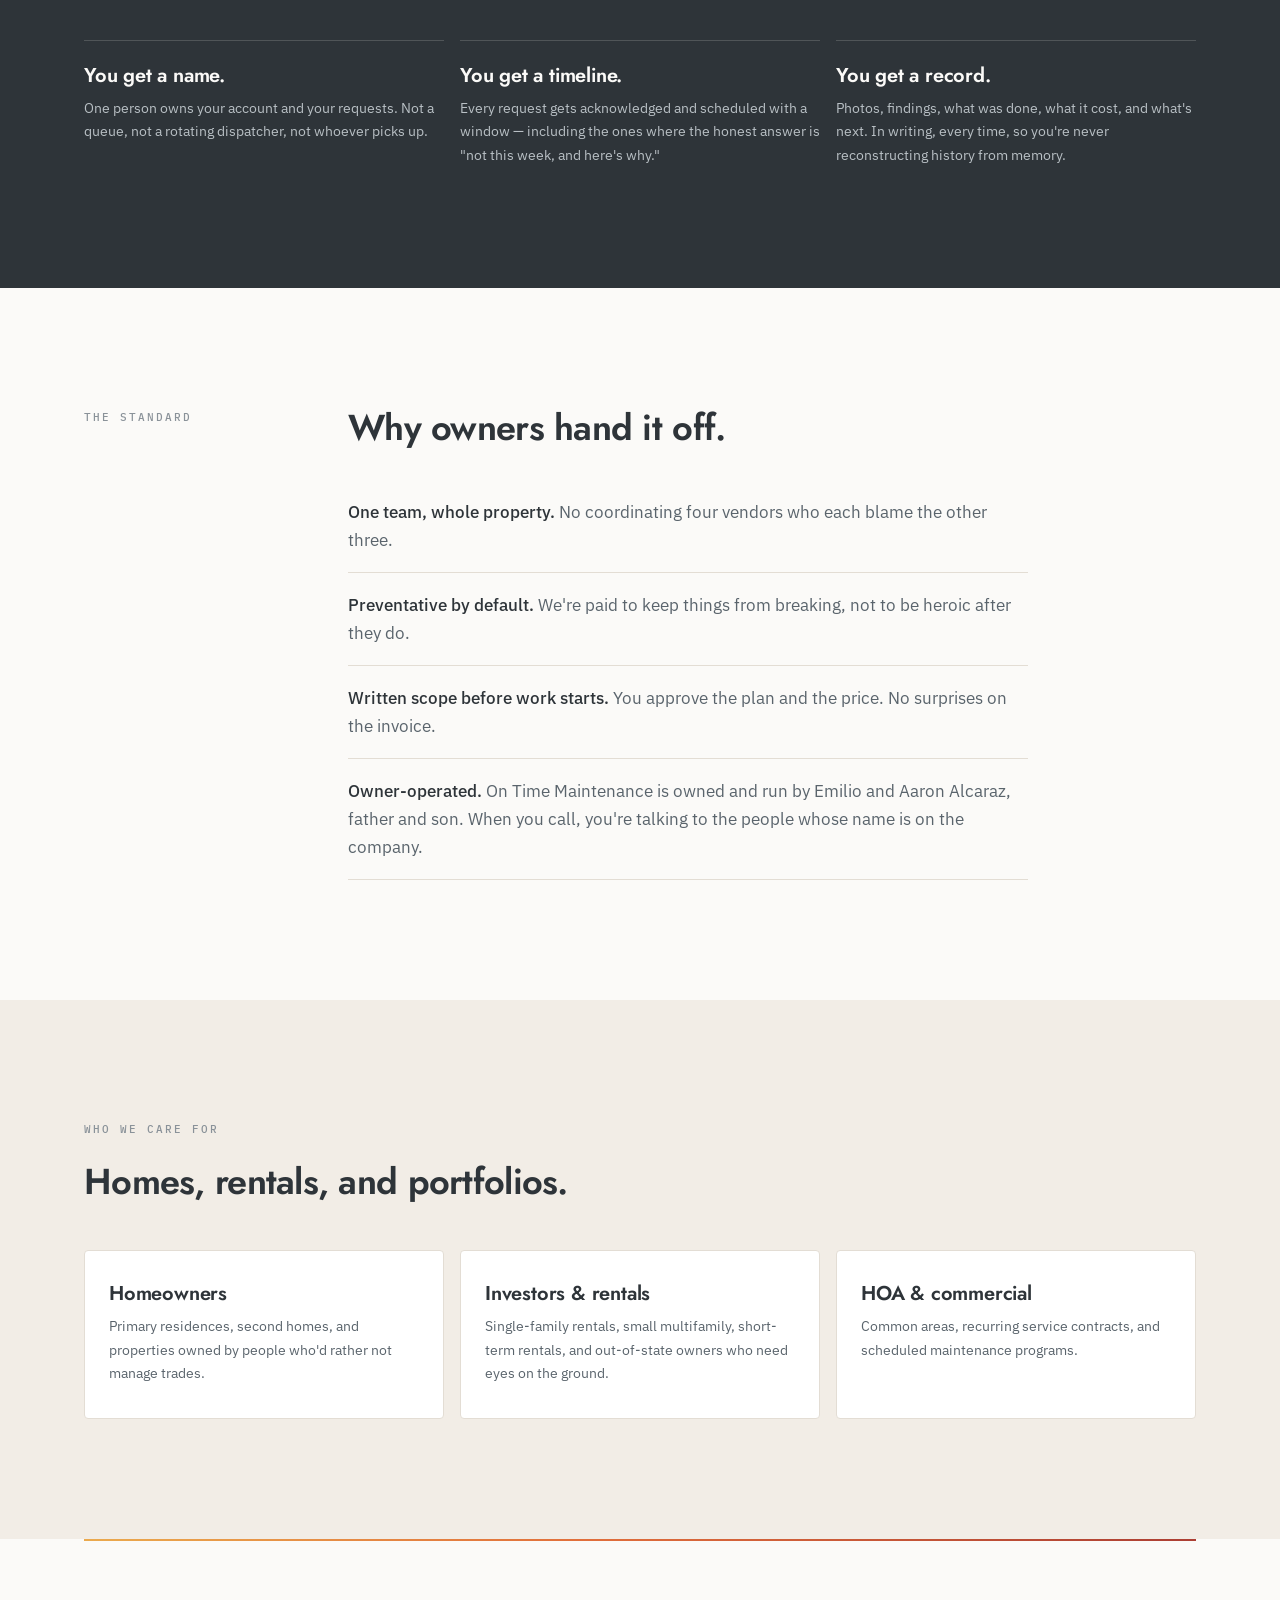
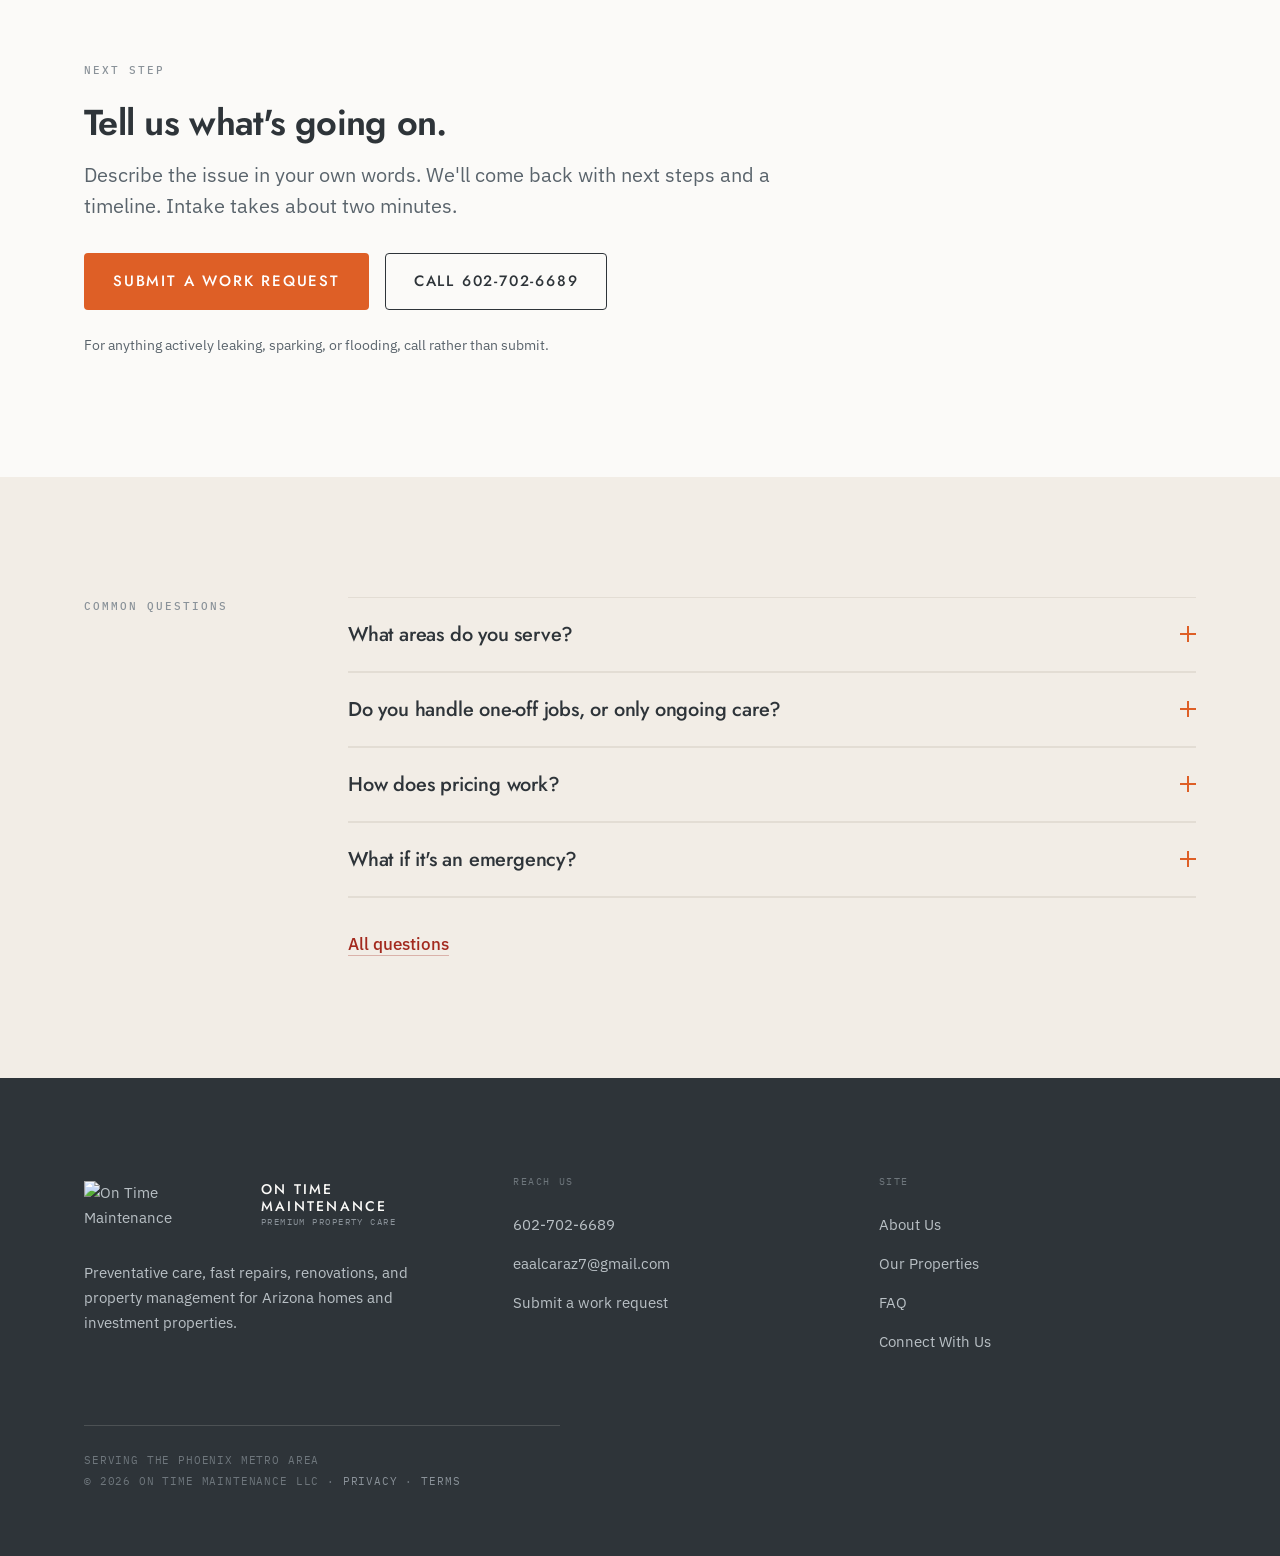
==== commit 16537e5c: "Replace SVG logo with actual OTM logo image" ====
--- a/index.html
+++ b/index.html
@@ -23,15 +23,7 @@
 <header id="hdr">
   <div class="bar">
     <a class="brand" href="/" aria-label="On Time Maintenance, home">
-      <svg viewBox="0 0 64 64" aria-hidden="true">
-<defs><linearGradient id="rgh" x1="0" y1="0" x2="0" y2="1"><stop offset="0" stop-color="#E9A13B"/><stop offset=".45" stop-color="#DE5F26"/><stop offset="1" stop-color="#A32A1E"/></linearGradient></defs>
-<g fill="none" stroke="url(#rgh)" stroke-width="1.6"><circle cx="32" cy="32" r="21"/><circle cx="32" cy="32" r="25.5" opacity=".55"/></g>
-<g fill="url(#rgh)"><path d="M32 2 L35 20 L32 26 L29 20 Z"/><path d="M32 62 L35 44 L32 38 L29 44 Z"/><path d="M2 32 L20 29 L26 32 L20 35 Z"/><path d="M62 32 L44 29 L38 32 L44 35 Z"/></g>
-<circle cx="32" cy="32" r="17" fill="url(#rgh)"/>
-<g stroke="#FBFAF8" stroke-width="1.5" stroke-linecap="round" opacity=".95"><path d="M32 20v3"/><path d="M23.5 23.5l2 2"/><path d="M40.5 23.5l-2 2"/></g>
-<path d="M17 39 q6-1 9-5 t7 4 t7-3 q3 2 7 2" fill="none" stroke="#FBFAF8" stroke-width="1.6" stroke-linecap="round" opacity=".95"/>
-<path d="M15 44 q10-3 17 0 t17-1" fill="none" stroke="#FBFAF8" stroke-width="1.4" stroke-linecap="round" opacity=".8"/>
-</svg>
+      <img src="/img/otm-logo.png" alt="On Time Maintenance" class="logo-img">
       <span><b>On Time Maintenance</b><span>Premium Property Care</span></span>
     </a>
     <div class="bar-right">
@@ -200,15 +192,7 @@
   <div class="wrap foot-grid">
     <div>
       <a class="brand" href="/" style="margin-bottom:var(--s3)">
-        <svg viewBox="0 0 64 64" aria-hidden="true">
-<defs><linearGradient id="rgf" x1="0" y1="0" x2="0" y2="1"><stop offset="0" stop-color="#E9A13B"/><stop offset=".45" stop-color="#DE5F26"/><stop offset="1" stop-color="#A32A1E"/></linearGradient></defs>
-<g fill="none" stroke="url(#rgf)" stroke-width="1.6"><circle cx="32" cy="32" r="21"/><circle cx="32" cy="32" r="25.5" opacity=".55"/></g>
-<g fill="url(#rgf)"><path d="M32 2 L35 20 L32 26 L29 20 Z"/><path d="M32 62 L35 44 L32 38 L29 44 Z"/><path d="M2 32 L20 29 L26 32 L20 35 Z"/><path d="M62 32 L44 29 L38 32 L44 35 Z"/></g>
-<circle cx="32" cy="32" r="17" fill="url(#rgf)"/>
-<g stroke="#FBFAF8" stroke-width="1.5" stroke-linecap="round" opacity=".95"><path d="M32 20v3"/><path d="M23.5 23.5l2 2"/><path d="M40.5 23.5l-2 2"/></g>
-<path d="M17 39 q6-1 9-5 t7 4 t7-3 q3 2 7 2" fill="none" stroke="#FBFAF8" stroke-width="1.6" stroke-linecap="round" opacity=".95"/>
-<path d="M15 44 q10-3 17 0 t17-1" fill="none" stroke="#FBFAF8" stroke-width="1.4" stroke-linecap="round" opacity=".8"/>
-</svg>
+        <img src="/img/otm-logo.png" alt="On Time Maintenance" class="logo-img">
         <span><b>On Time Maintenance</b><span>Premium Property Care</span></span>
       </a>
       <p style="font-size:15px;max-width:36ch">Preventative care, fast repairs, renovations, and property management for Arizona homes and investment properties.</p>
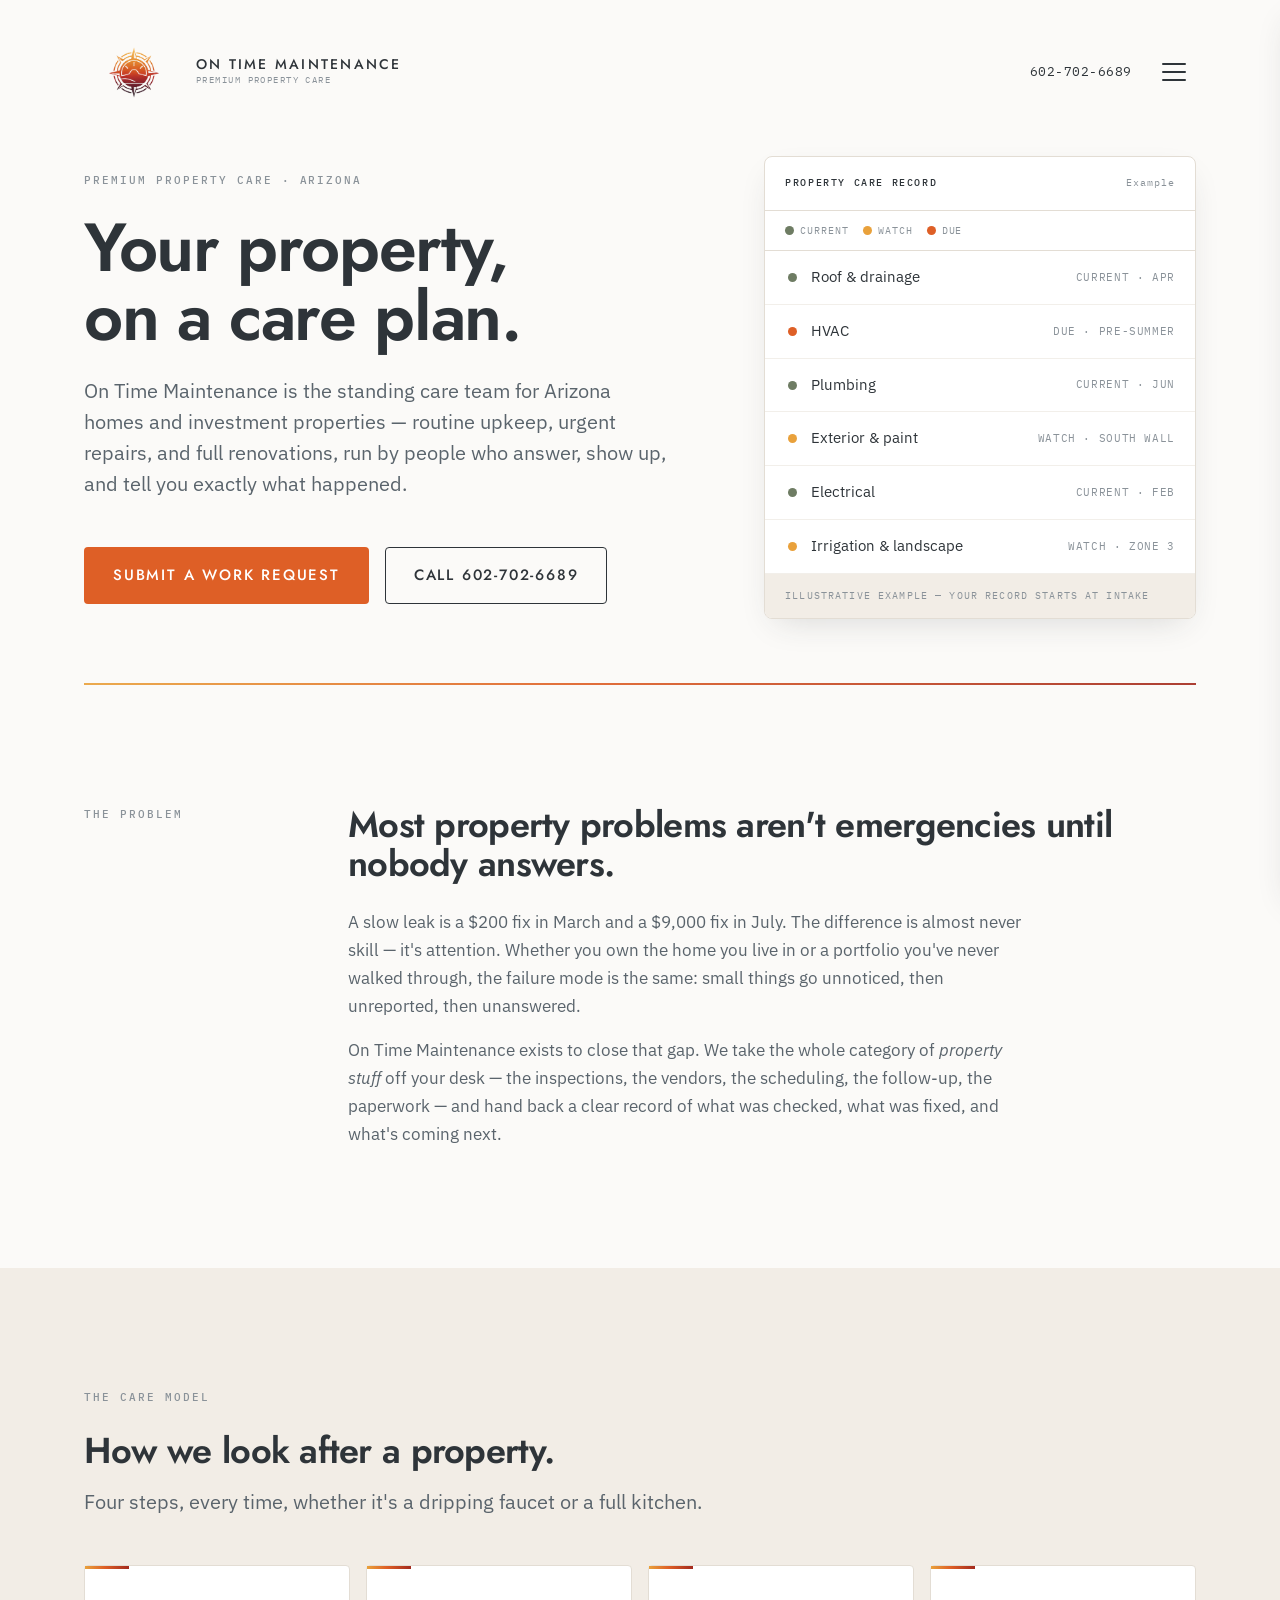
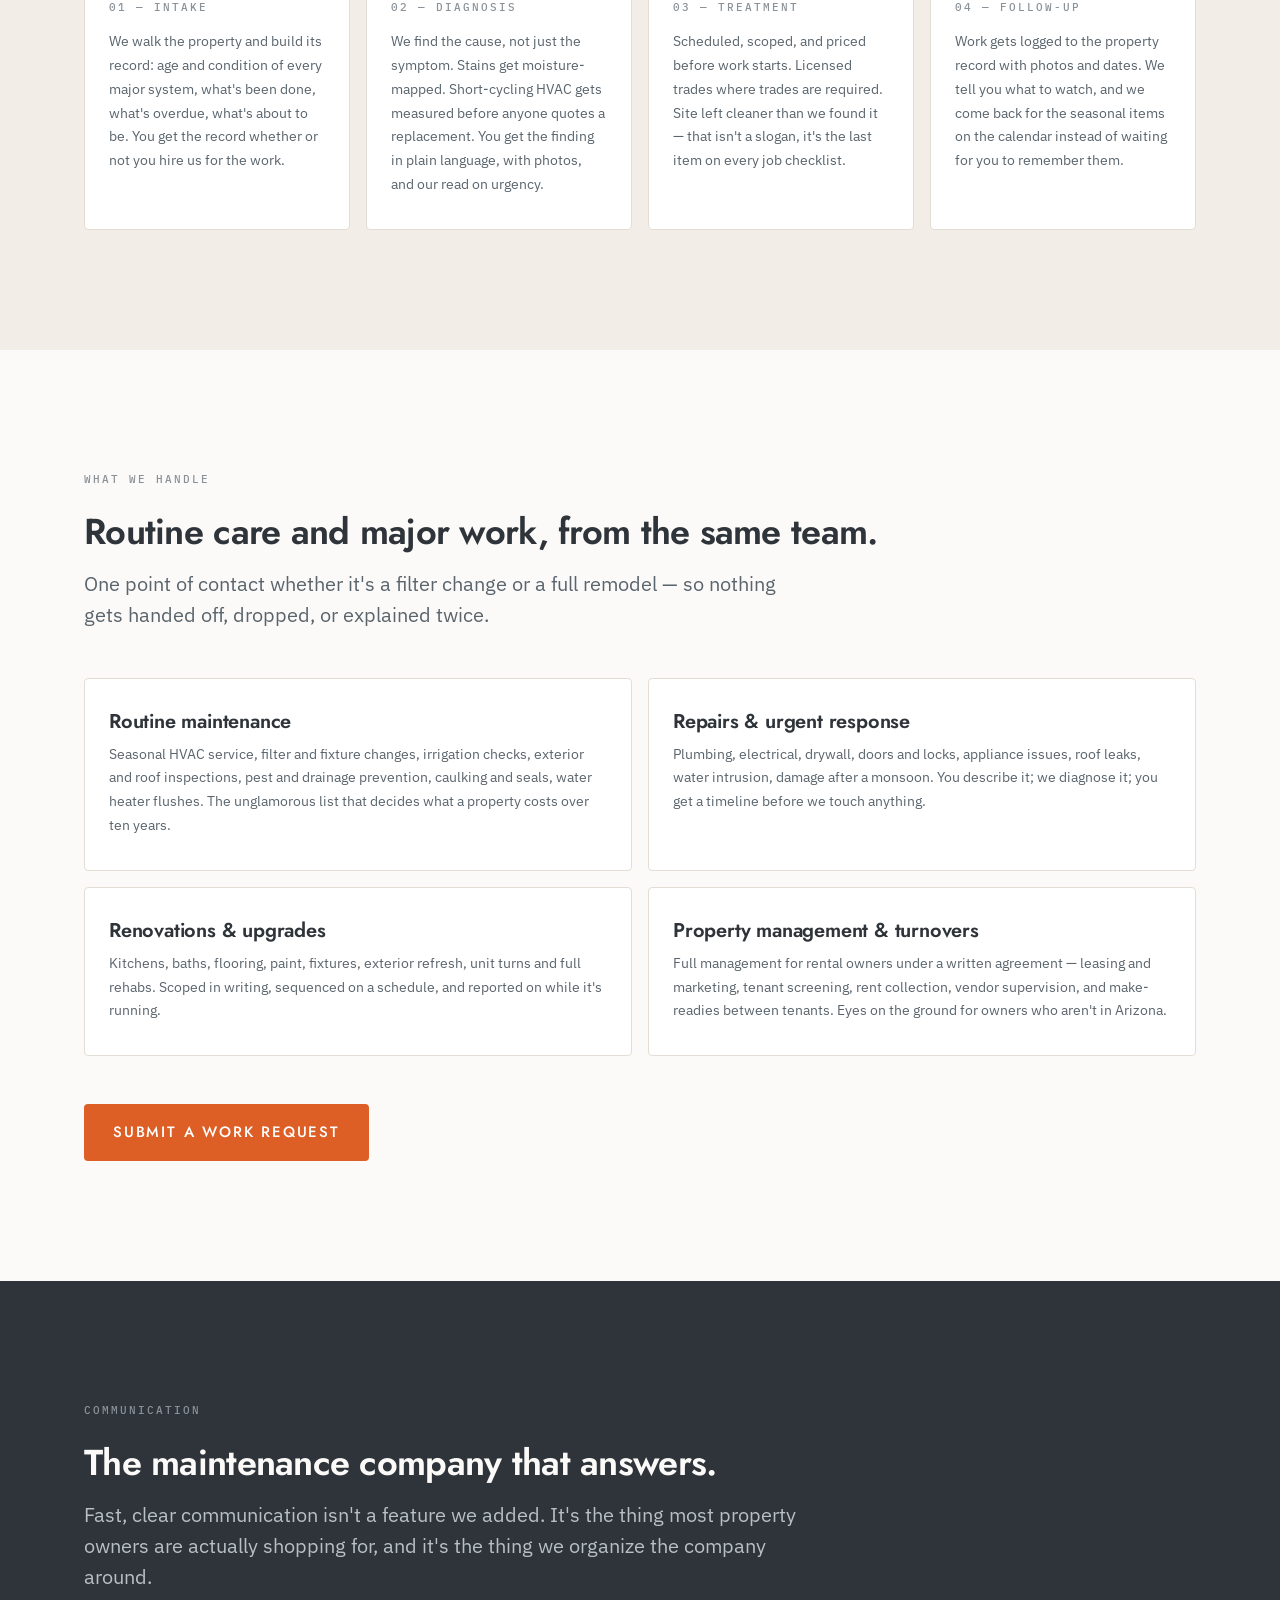
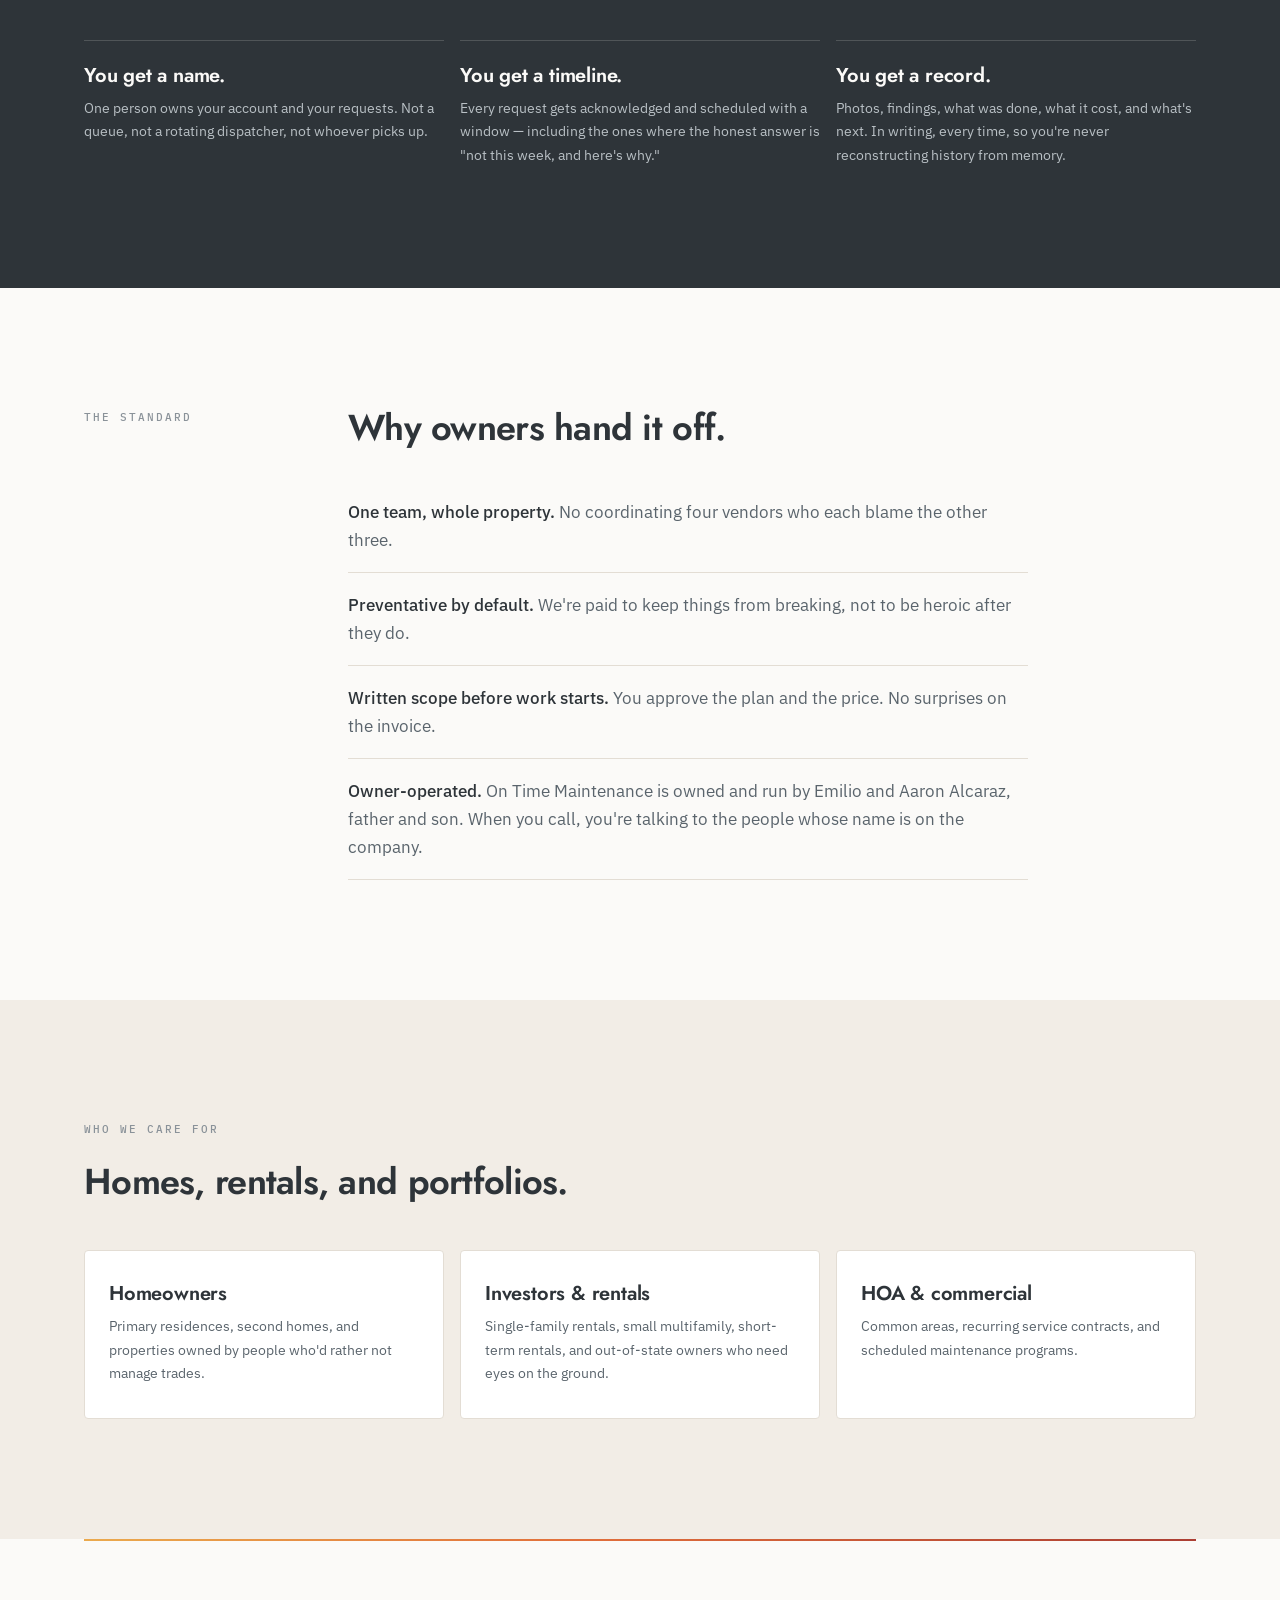
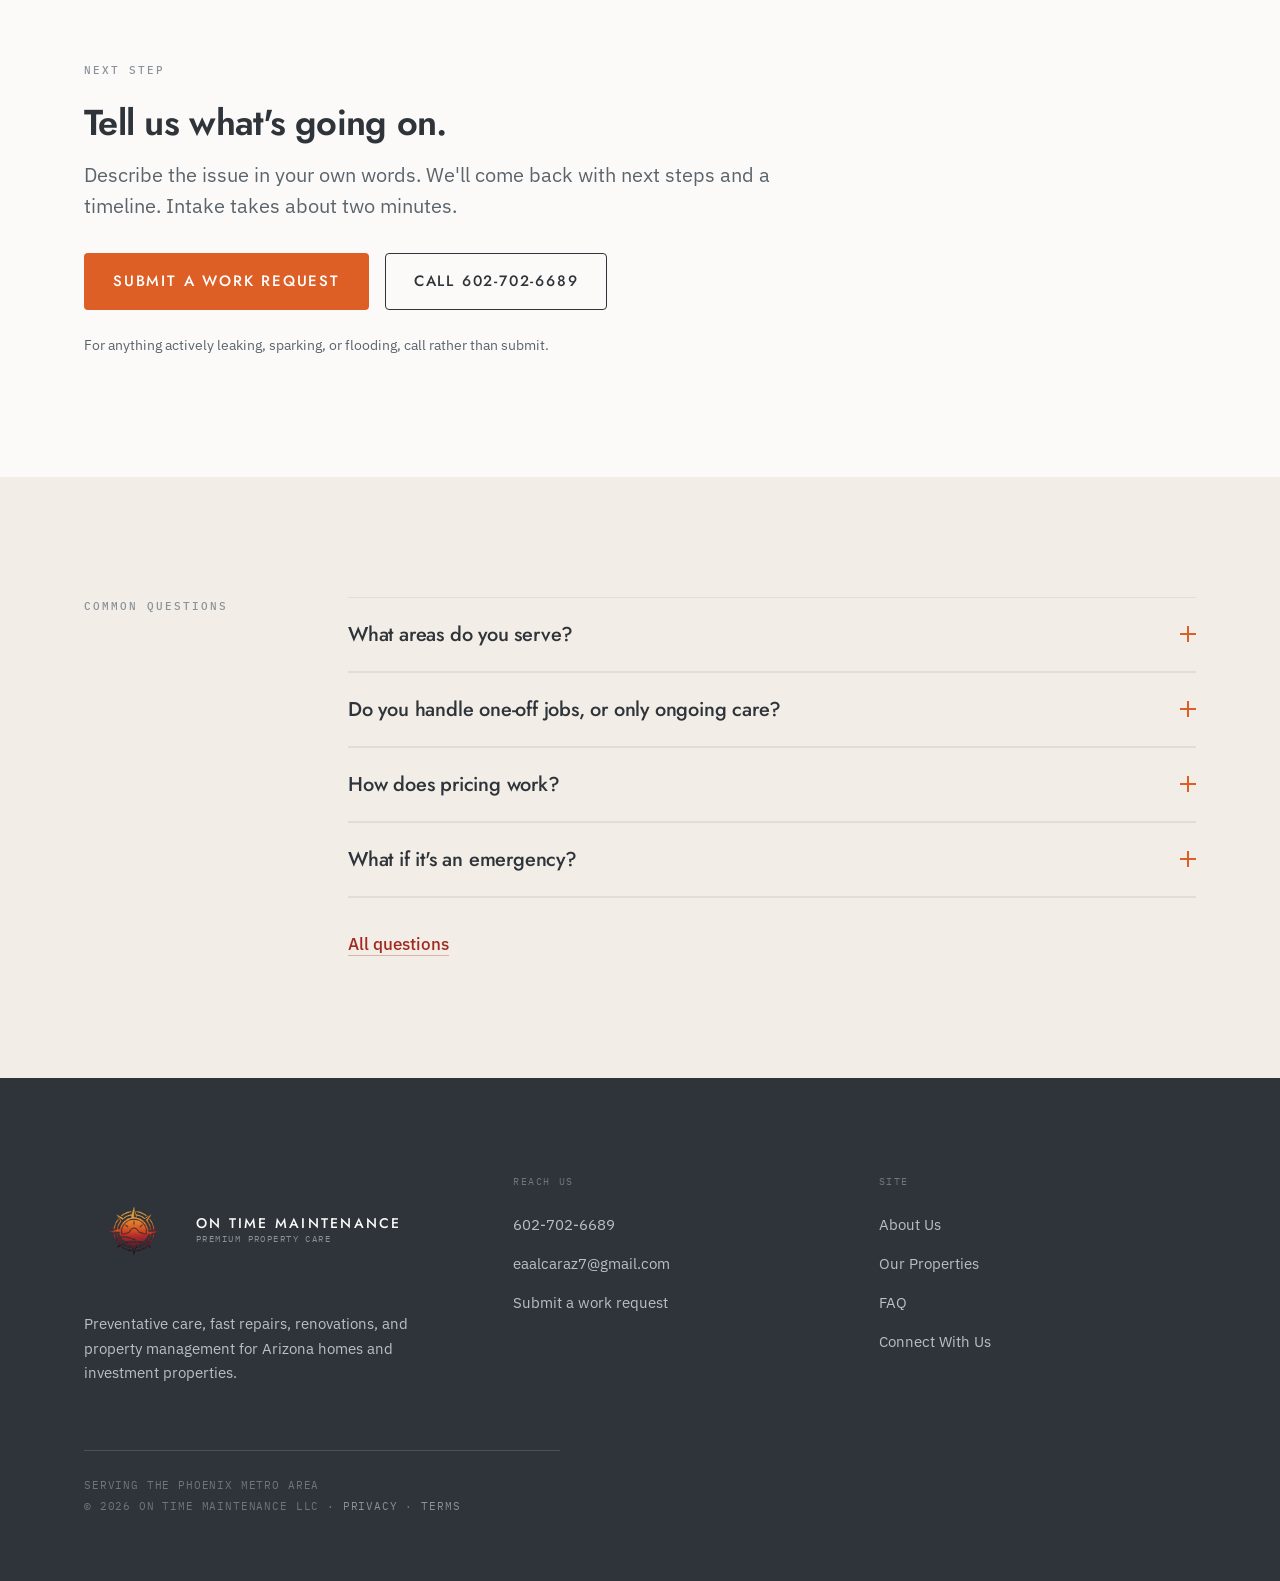
==== commit fea64c08: "Update favicon to match compass rose logo" ====
--- a/index.html
+++ b/index.html
@@ -10,7 +10,7 @@
 <meta property="og:description" content="Preventative maintenance, fast repairs, renovations, and property management for Arizona homes and investment properties. The maintenance company that answers.">
 <meta property="og:type" content="website">
 <meta name="theme-color" content="#FBFAF8">
-<link rel="icon" href="/favicon.svg" type="image/svg+xml">
+<link rel="icon" href="/favicon.png" type="image/png">
 <link rel="preconnect" href="https://fonts.googleapis.com">
 <link rel="preconnect" href="https://fonts.gstatic.com" crossorigin>
 <link href="https://fonts.googleapis.com/css2?family=Jost:wght@400;500;600&family=IBM+Plex+Mono:wght@400;500&family=IBM+Plex+Sans:wght@400;500;600&display=swap" rel="stylesheet">
--- a/css/site.css
+++ b/css/site.css
@@ -64,6 +64,8 @@
 header.pinned .bar{padding:14px var(--gutter)}
 .brand{display:flex;align-items:center;gap:12px;text-decoration:none}
 .brand svg{width:36px;height:36px;flex:none}
+.brand img{width:100px;height:100px;flex:none;object-fit:contain;display:block}
+.logo-img{width:100px;height:100px;flex:none;object-fit:contain;display:block}
 .brand b{font-family:var(--font-display);font-weight:500;font-size:14px;letter-spacing:.16em;
   text-transform:uppercase;color:var(--ironwood);line-height:1.2;display:block}
 .brand span{font-family:var(--font-mono);font-size:9px;letter-spacing:.16em;text-transform:uppercase;color:var(--ash)}
